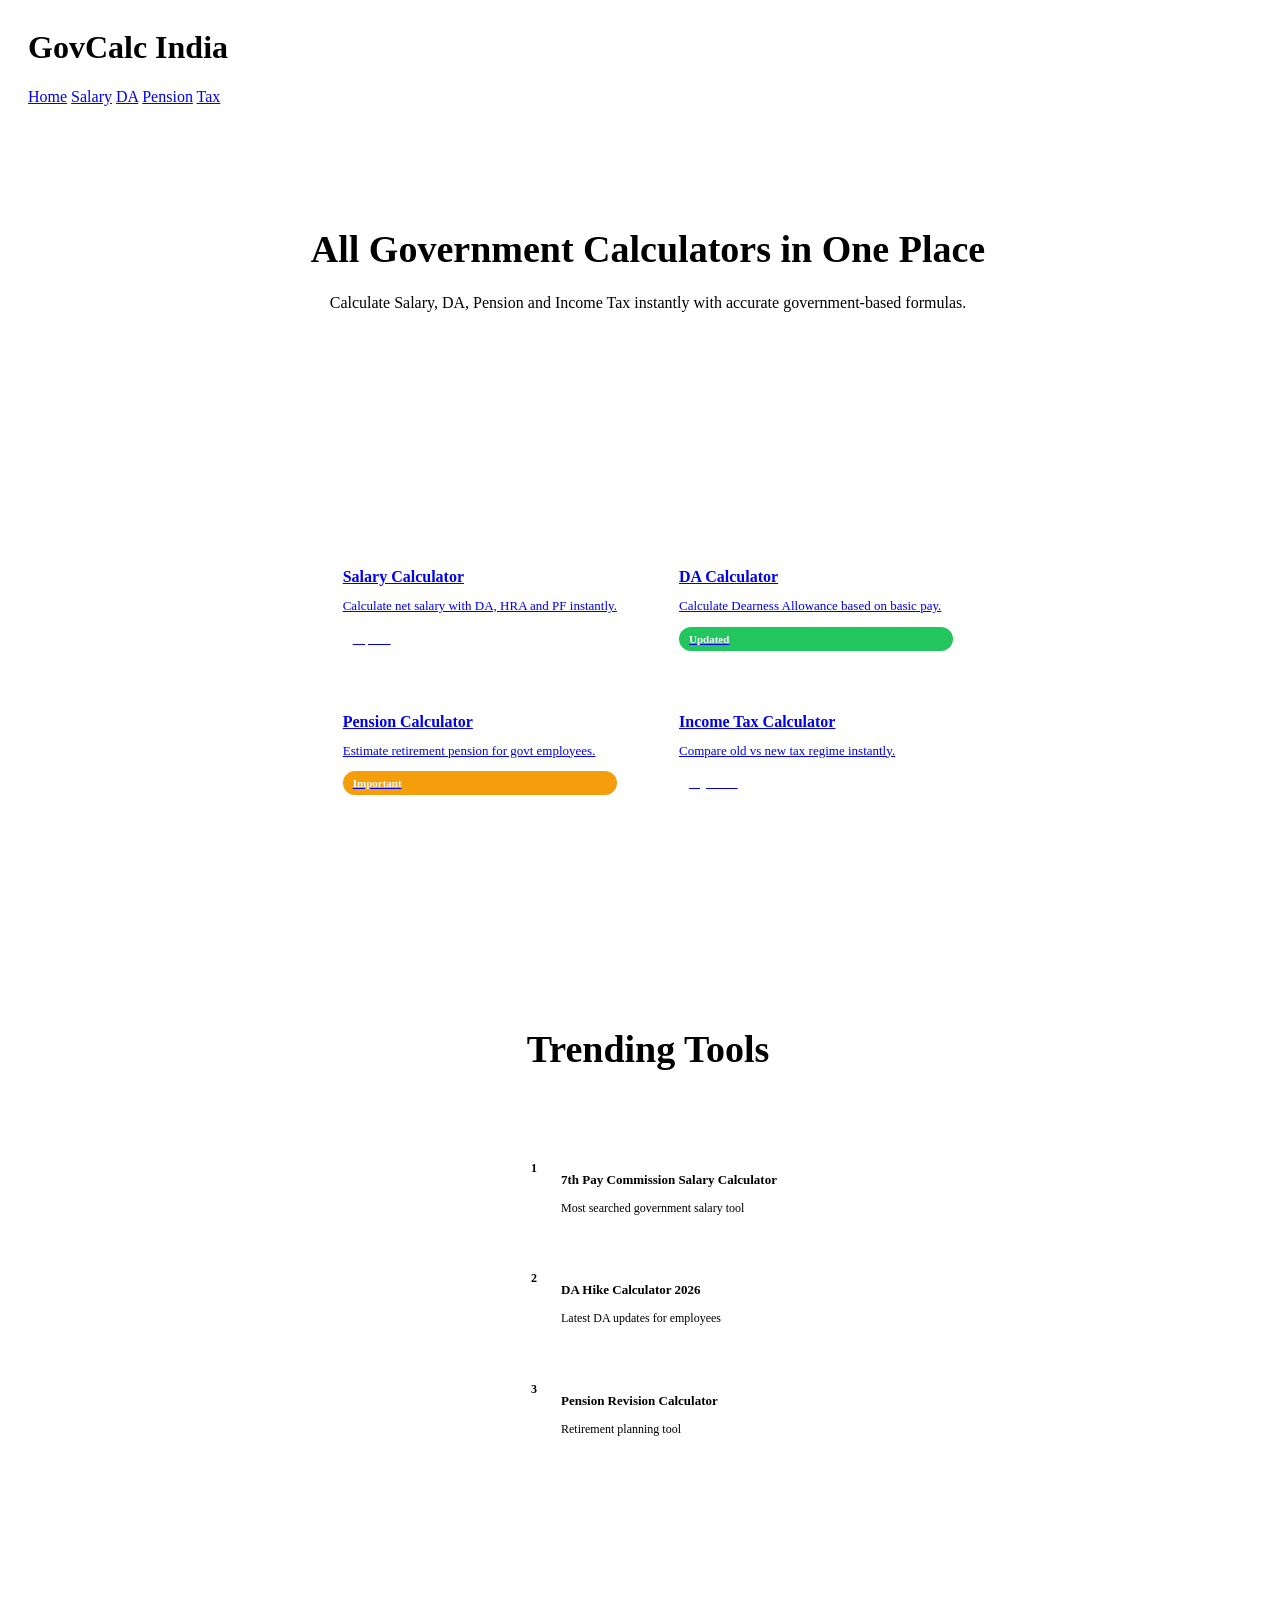
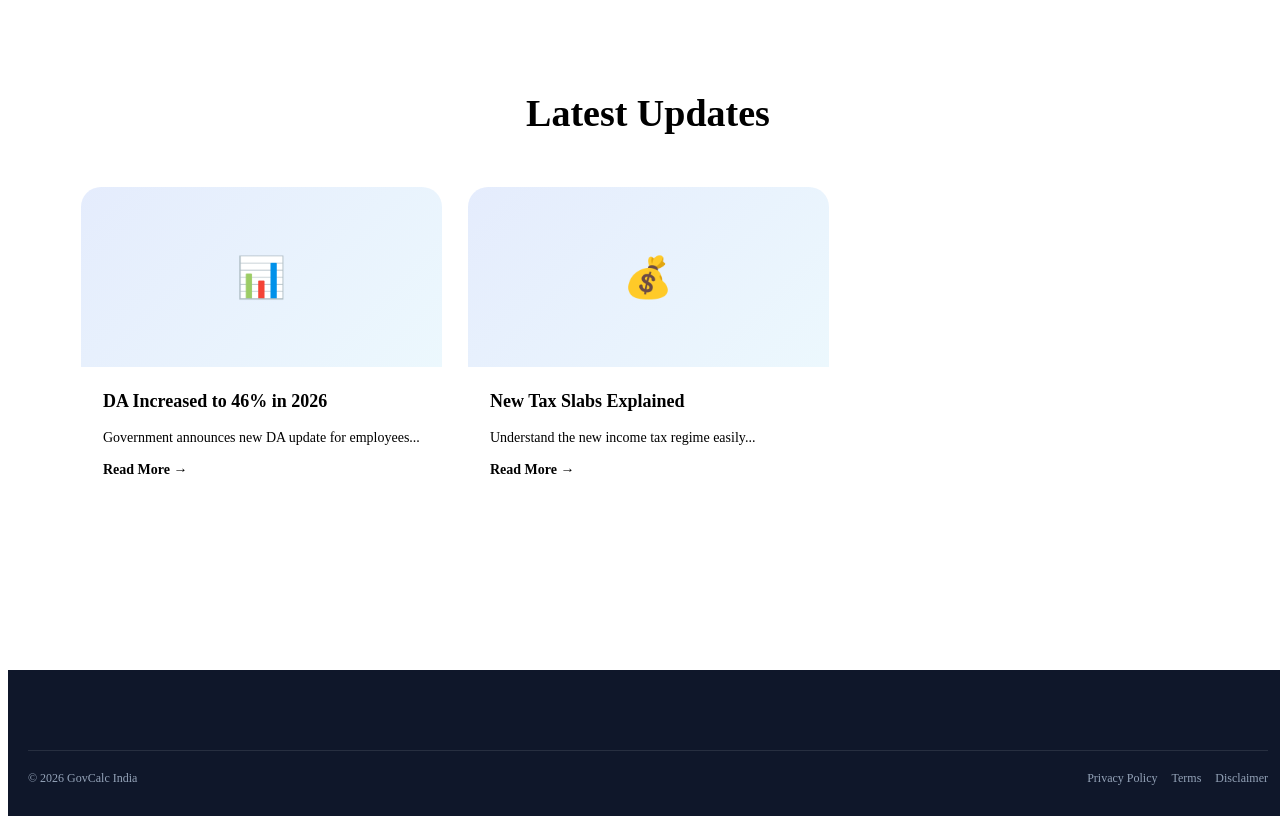
==== index.html @ c8b60805 "Create index.html" ====
<!DOCTYPE html>
<html lang="en">

<head>
    <meta charset="UTF-8">
    <meta name="viewport" content="width=device-width, initial-scale=1.0">

    <title>GovCalc India | Salary, DA, Pension & Tax Calculators</title>

    <meta name="description" content="GovCalc India - Free government salary, DA, pension and income tax calculators. All-in-one SaaS tool for employees in India.">

    <meta name="keywords" content="salary calculator India, DA calculator, pension calculator, income tax calculator India">

    <link rel="stylesheet" href="assets/css/layout.css">
</head>

<body>

<!-- HEADER -->
<header class="header">

    <div class="container">

        <h1>GovCalc India</h1>

        <nav>
            <a href="index.html">Home</a>
            <a href="salary-calculator-india.html">Salary</a>
            <a href="da-calculator-india.html">DA</a>
            <a href="pension-calculator-india.html">Pension</a>
            <a href="income-tax-calculator-india.html">Tax</a>
        </nav>

    </div>

</header>

<!-- HERO -->
<section class="content-section">

    <div class="section-header">

        <h2 class="section-title">All Government Calculators in One Place</h2>

        <p class="section-description">
            Calculate Salary, DA, Pension and Income Tax instantly with accurate government-based formulas.
        </p>

    </div>

</section>

<!-- TOOL DASHBOARD -->
<section class="content-section">

    <div class="category-tools-grid">

        <a href="salary-calculator-india.html" class="category-tool-card">
            <div class="category-tool-title">Salary Calculator</div>
            <div class="category-tool-desc">Calculate net salary with DA, HRA and PF instantly.</div>
            <div class="badge primary">Popular</div>
        </a>

        <a href="da-calculator-india.html" class="category-tool-card">
            <div class="category-tool-title">DA Calculator</div>
            <div class="category-tool-desc">Calculate Dearness Allowance based on basic pay.</div>
            <div class="badge success">Updated</div>
        </a>

        <a href="pension-calculator-india.html" class="category-tool-card">
            <div class="category-tool-title">Pension Calculator</div>
            <div class="category-tool-desc">Estimate retirement pension for govt employees.</div>
            <div class="badge warning">Important</div>
        </a>

        <a href="income-tax-calculator-india.html" class="category-tool-card">
            <div class="category-tool-title">Income Tax Calculator</div>
            <div class="category-tool-desc">Compare old vs new tax regime instantly.</div>
            <div class="badge primary">High CPC</div>
        </a>

    </div>

</section>

<!-- TRENDING SECTION -->
<section class="content-section">

    <div class="section-header">
        <h2 class="section-title">Trending Tools</h2>
    </div>

    <div class="sidebar-widget">

        <div class="trending-widget">

            <div class="trending-item-enhanced">
                <div class="trending-rank">1</div>
                <div class="trending-info">
                    <h4>7th Pay Commission Salary Calculator</h4>
                    <p>Most searched government salary tool</p>
                </div>
            </div>

            <div class="trending-item-enhanced">
                <div class="trending-rank">2</div>
                <div class="trending-info">
                    <h4>DA Hike Calculator 2026</h4>
                    <p>Latest DA updates for employees</p>
                </div>
            </div>

            <div class="trending-item-enhanced">
                <div class="trending-rank">3</div>
                <div class="trending-info">
                    <h4>Pension Revision Calculator</h4>
                    <p>Retirement planning tool</p>
                </div>
            </div>

        </div>

    </div>

</section>

<!-- BLOG PREVIEW -->
<section class="content-section">

    <div class="section-header">
        <h2 class="section-title">Latest Updates</h2>
    </div>

    <div class="blog-grid">

        <div class="blog-card">
            <div class="blog-image">📊</div>
            <div class="blog-content">
                <div class="blog-post-title">DA Increased to 46% in 2026</div>
                <div class="blog-excerpt">Government announces new DA update for employees...</div>
                <a class="blog-link" href="#">Read More →</a>
            </div>
        </div>

        <div class="blog-card">
            <div class="blog-image">💰</div>
            <div class="blog-content">
                <div class="blog-post-title">New Tax Slabs Explained</div>
                <div class="blog-excerpt">Understand the new income tax regime easily...</div>
                <a class="blog-link" href="#">Read More →</a>
            </div>
        </div>

    </div>

</section>

<!-- FOOTER -->
<footer class="footer">

    <div class="container">

        <div class="footer-bottom">

            <div>© 2026 GovCalc India</div>

            <div class="footer-legal">
                <a href="#">Privacy Policy</a>
                <a href="#">Terms</a>
                <a href="#">Disclaimer</a>
            </div>

        </div>

    </div>

</footer>

<!-- JS -->
<script src="assets/js/script.js"></script>

</body>
</html>
---- assets/css/layout.css ----
/* ==========================================================
   GOVCALC INDIA
   LAYOUT.CSS
   SECTION 1.1
   Global Layout
==========================================================*/


/*==========================================================
ROOT LAYOUT VARIABLES
==========================================================*/

:root{

    --container-xs:540px;

    --container-sm:720px;

    --container-md:960px;

    --container-lg:1140px;

    --container-xl:1280px;

    --container-xxl:1400px;

}


/*==========================================================
BODY LAYOUT
==========================================================*/

html{

    width:100%;

    min-height:100%;

    scroll-behavior:smooth;

}

body{

    width:100%;

    min-height:100vh;

    overflow-x:hidden;

    display:flex;

    flex-direction:column;

}


/*==========================================================
MAIN APP
==========================================================*/

.site-wrapper{

    min-height:100vh;

    display:flex;

    flex-direction:column;

}

.site-main{

    flex:1;

}


/*==========================================================
CONTAINER
==========================================================*/

.container{

    width:100%;

    max-width:var(--container-xl);

    margin-inline:auto;

    padding-inline:20px;

}

.container-xs{

    max-width:var(--container-xs);

}

.container-sm{

    max-width:var(--container-sm);

}

.container-md{

    max-width:var(--container-md);

}

.container-lg{

    max-width:var(--container-lg);

}

.container-xl{

    max-width:var(--container-xl);

}

.container-xxl{

    max-width:var(--container-xxl);

}


/*==========================================================
FULL WIDTH
==========================================================*/

.container-fluid{

    width:100%;

    padding-inline:30px;

}


/*==========================================================
SECTION SPACING
==========================================================*/

.section{

    padding:80px 0;

}

.section-sm{

    padding:60px 0;

}

.section-lg{

    padding:120px 0;

}

.section-xl{

    padding:150px 0;

}


/*==========================================================
BACKGROUND HELPERS
==========================================================*/

.section-white{

    background:#fff;

}

.section-light{

    background:var(--gray-50);

}

.section-dark{

    background:var(--gray-900);

    color:#fff;

}

.section-primary{

    background:var(--primary);

    color:#fff;

}


/*==========================================================
RESPONSIVE
==========================================================*/

@media(max-width:992px){

.container-fluid{

    padding-inline:20px;

}

.section{

    padding:70px 0;

}

.section-lg{

    padding:90px 0;

}

}

@media(max-width:768px){

.container{

    padding-inline:16px;

}

.section{

    padding:50px 0;

}

.section-lg{

    padding:70px 0;

}

.section-xl{

    padding:90px 0;

}

}


/* ==========================================================
   GOVCALC INDIA
   LAYOUT.CSS
   SECTION 1.2
   Responsive Grid System
==========================================================*/


/*==========================================================
ROW
==========================================================*/

.row{

    display:flex;

    flex-wrap:wrap;

    margin-inline:-15px;

}


/*==========================================================
COLUMN BASE
==========================================================*/

[class^="col-"],
[class*=" col-"]{

    width:100%;

    padding-inline:15px;

    position:relative;

}


/*==========================================================
12 COLUMN GRID
==========================================================*/

.col-1{flex:0 0 8.333333%;max-width:8.333333%;}
.col-2{flex:0 0 16.666667%;max-width:16.666667%;}
.col-3{flex:0 0 25%;max-width:25%;}
.col-4{flex:0 0 33.333333%;max-width:33.333333%;}
.col-5{flex:0 0 41.666667%;max-width:41.666667%;}
.col-6{flex:0 0 50%;max-width:50%;}
.col-7{flex:0 0 58.333333%;max-width:58.333333%;}
.col-8{flex:0 0 66.666667%;max-width:66.666667%;}
.col-9{flex:0 0 75%;max-width:75%;}
.col-10{flex:0 0 83.333333%;max-width:83.333333%;}
.col-11{flex:0 0 91.666667%;max-width:91.666667%;}
.col-12{flex:0 0 100%;max-width:100%;}


/*==========================================================
GRID GAPS
==========================================================*/

.g-0{

    margin-inline:0;

}

.g-0>[class^="col-"],
.g-0>[class*=" col-"]{

    padding-inline:0;

}

.g-1{

    margin-inline:-6px;

}

.g-1>[class^="col-"],
.g-1>[class*=" col-"]{

    padding-inline:6px;

}

.g-2{

    margin-inline:-10px;

}

.g-2>[class^="col-"],
.g-2>[class*=" col-"]{

    padding-inline:10px;

}

.g-3{

    margin-inline:-15px;

}

.g-3>[class^="col-"],
.g-3>[class*=" col-"]{

    padding-inline:15px;

}

.g-4{

    margin-inline:-20px;

}

.g-4>[class^="col-"],
.g-4>[class*=" col-"]{

    padding-inline:20px;

}

.g-5{

    margin-inline:-28px;

}

.g-5>[class^="col-"],
.g-5>[class*=" col-"]{

    padding-inline:28px;

}


/*==========================================================
ALIGNMENT
==========================================================*/

.row-start{

    justify-content:flex-start;

}

.row-center{

    justify-content:center;

}

.row-end{

    justify-content:flex-end;

}

.row-between{

    justify-content:space-between;

}

.row-around{

    justify-content:space-around;

}

.row-evenly{

    justify-content:space-evenly;

}

.items-start{

    align-items:flex-start;

}

.items-center{

    align-items:center;

}

.items-end{

    align-items:flex-end;

}

.items-stretch{

    align-items:stretch;

}


/*==========================================================
COLUMN ORDER
==========================================================*/

.order-1{order:1;}
.order-2{order:2;}
.order-3{order:3;}
.order-4{order:4;}
.order-5{order:5;}
.order-first{order:-1;}
.order-last{order:99;}


/*==========================================================
AUTO WIDTH
==========================================================*/

.col-auto{

    flex:0 0 auto;

    width:auto;

    max-width:none;

}

.col{

    flex:1 0 0;

}


/*==========================================================
RESPONSIVE
==========================================================*/

@media(max-width:992px){

.col-lg-12{

    flex:0 0 100%;

    max-width:100%;

}

.col-lg-6{

    flex:0 0 50%;

    max-width:50%;

}

.col-lg-4{

    flex:0 0 33.3333%;

    max-width:33.3333%;

}

.col-lg-3{

    flex:0 0 25%;

    max-width:25%;

}

}

@media(max-width:768px){

.row{

    margin-inline:-10px;

}

[class^="col-"],
[class*=" col-"]{

    padding-inline:10px;

}

.col-md-12{

    flex:0 0 100%;

    max-width:100%;

}

.col-md-6{

    flex:0 0 50%;

    max-width:50%;

}

.col-md-4{

    flex:0 0 33.3333%;

    max-width:33.3333%;

}

}

@media(max-width:576px){

[class^="col-"],
[class*=" col-"]{

    flex:0 0 100%;

    max-width:100%;

}

.row{

    margin-inline:-8px;

}

[class^="col-"],
[class*=" col-"]{

    padding-inline:8px;

}

}

/* ==========================================================
   GOVCALC INDIA
   LAYOUT.CSS
   SECTION 2.1
   Header Layout
==========================================================*/


/*==========================================================
HEADER
==========================================================*/

.site-header{

    position:sticky;

    top:0;

    left:0;

    width:100%;

    z-index:1200;

    background:#ffffff;

    border-bottom:1px solid var(--gray-200);

    transition:all .35s ease;

}

.site-header.scrolled{

    box-shadow:var(--shadow-md);

}


/*==========================================================
HEADER CONTAINER
==========================================================*/

.header-container{

    display:flex;

    align-items:center;

    justify-content:space-between;

    gap:32px;

    min-height:80px;

}


/*==========================================================
LOGO
==========================================================*/

.site-logo{

    display:flex;

    align-items:center;

    gap:14px;

    text-decoration:none;

    flex-shrink:0;

}

.logo-icon{

    width:52px;

    height:52px;

    border-radius:14px;

    display:flex;

    align-items:center;

    justify-content:center;

    background:linear-gradient(
        135deg,
        var(--primary),
        var(--primary-dark)
    );

    color:#fff;

    font-size:22px;

    font-weight:700;

}

.logo-text{

    display:flex;

    flex-direction:column;

}

.logo-title{

    font-size:24px;

    font-weight:800;

    font-family:var(--heading-font);

    color:var(--text-dark);

    line-height:1.1;

}

.logo-tagline{

    font-size:12px;

    color:var(--text-light);

    letter-spacing:.4px;

}


/*==========================================================
HEADER RIGHT
==========================================================*/

.header-right{

    display:flex;

    align-items:center;

    gap:18px;

    margin-left:auto;

}


/*==========================================================
HEADER ACTIONS
==========================================================*/

.header-actions{

    display:flex;

    align-items:center;

    gap:14px;

}

.header-action{

    width:44px;

    height:44px;

    display:flex;

    align-items:center;

    justify-content:center;

    border-radius:12px;

    border:1px solid var(--gray-300);

    background:#fff;

    color:var(--text-dark);

    cursor:pointer;

    transition:.3s;

}

.header-action:hover{

    background:var(--primary);

    color:#fff;

    border-color:var(--primary);

}


/*==========================================================
HEADER CTA
==========================================================*/

.header-cta{

    display:flex;

    align-items:center;

    gap:12px;

}


/*==========================================================
ANNOUNCEMENT BAR
==========================================================*/

.announcement-bar{

    background:var(--primary);

    color:#fff;

    padding:10px 0;

    text-align:center;

    font-size:14px;

    font-weight:500;

}

.announcement-bar a{

    color:#fff;

    text-decoration:underline;

}


/*==========================================================
HEADER DIVIDER
==========================================================*/

.header-divider{

    width:1px;

    height:34px;

    background:var(--gray-300);

}


/*==========================================================
HEADER BADGE
==========================================================*/

.header-badge{

    display:inline-flex;

    align-items:center;

    gap:8px;

    padding:8px 14px;

    border-radius:999px;

    background:var(--primary-light);

    color:var(--primary);

    font-size:13px;

    font-weight:600;

}


/*==========================================================
RESPONSIVE
==========================================================*/

@media(max-width:992px){

.header-container{

    min-height:72px;

    gap:20px;

}

.logo-title{

    font-size:21px;

}

.logo-icon{

    width:46px;

    height:46px;

}

.header-badge{

    display:none;

}

}

@media(max-width:768px){

.header-container{

    min-height:68px;

}

.logo-tagline{

    display:none;

}

.header-cta{

    display:none;

}

.header-divider{

    display:none;

}

}

/* ==========================================================
   GOVCALC INDIA
   LAYOUT.CSS
   SECTION 2.2
   Desktop Navigation
==========================================================*/


/*==========================================================
PRIMARY NAVIGATION
==========================================================*/

.site-nav{

    display:flex;

    align-items:center;

    margin-left:40px;

}

.nav-menu{

    display:flex;

    align-items:center;

    gap:6px;

    list-style:none;

    margin:0;

    padding:0;

}


/*==========================================================
NAVIGATION ITEM
==========================================================*/

.nav-item{

    position:relative;

}

.nav-link{

    display:flex;

    align-items:center;

    gap:8px;

    height:80px;

    padding:0 16px;

    text-decoration:none;

    color:var(--text-dark);

    font-size:15px;

    font-weight:600;

    transition:all .3s ease;

    white-space:nowrap;

}

.nav-link:hover{

    color:var(--primary);

}

.nav-item.active>.nav-link{

    color:var(--primary);

}

.nav-item.active>.nav-link::after{

    content:"";

    position:absolute;

    left:16px;

    right:16px;

    bottom:0;

    height:3px;

    border-radius:999px;

    background:var(--primary);

}


/*==========================================================
NAVIGATION ICON
==========================================================*/

.nav-icon{

    display:inline-flex;

    align-items:center;

    justify-content:center;

    font-size:16px;

}


/*==========================================================
DROPDOWN INDICATOR
==========================================================*/

.nav-arrow{

    font-size:12px;

    transition:transform .3s ease;

}

.nav-item:hover>.nav-link .nav-arrow{

    transform:rotate(180deg);

}


/*==========================================================
DROPDOWN MENU
==========================================================*/

.dropdown-menu{

    position:absolute;

    top:100%;

    left:0;

    min-width:260px;

    background:#fff;

    border:1px solid var(--gray-200);

    border-radius:18px;

    box-shadow:var(--shadow-lg);

    padding:12px 0;

    opacity:0;

    visibility:hidden;

    transform:translateY(14px);

    transition:all .3s ease;

    z-index:1000;

}

.nav-item:hover>.dropdown-menu{

    opacity:1;

    visibility:visible;

    transform:translateY(0);

}


/*==========================================================
DROPDOWN ITEMS
==========================================================*/

.dropdown-menu a{

    display:flex;

    align-items:center;

    justify-content:space-between;

    gap:12px;

    padding:14px 22px;

    color:var(--text-dark);

    text-decoration:none;

    font-size:15px;

    font-weight:500;

    transition:.3s;

}

.dropdown-menu a:hover{

    background:var(--gray-100);

    color:var(--primary);

    padding-left:28px;

}


/*==========================================================
SUBMENU
==========================================================*/

.dropdown-item{

    position:relative;

}

.dropdown-item>.submenu{

    position:absolute;

    top:-12px;

    left:100%;

    min-width:240px;

    background:#fff;

    border:1px solid var(--gray-200);

    border-radius:18px;

    box-shadow:var(--shadow-lg);

    padding:12px 0;

    opacity:0;

    visibility:hidden;

    transform:translateX(12px);

    transition:all .3s ease;

}

.dropdown-item:hover>.submenu{

    opacity:1;

    visibility:visible;

    transform:translateX(0);

}


/*==========================================================
NAVIGATION BADGE
==========================================================*/

.nav-badge{

    display:inline-flex;

    align-items:center;

    justify-content:center;

    padding:4px 8px;

    border-radius:999px;

    background:var(--danger);

    color:#fff;

    font-size:11px;

    font-weight:700;

    line-height:1;

}

.nav-badge.new{

    background:var(--success);

}

.nav-badge.beta{

    background:var(--warning);

    color:var(--text-dark);

}


/*==========================================================
NAVIGATION DIVIDER
==========================================================*/

.dropdown-divider{

    height:1px;

    margin:10px 0;

    background:var(--gray-200);

}


/*==========================================================
RESPONSIVE
==========================================================*/

@media(max-width:992px){

.site-nav{

    display:none;

}

}

/* ==========================================================
   GOVCALC INDIA
   LAYOUT.CSS
   SECTION 2.3
   Mega Menu
==========================================================*/


/*==========================================================
MEGA MENU WRAPPER
==========================================================*/

.has-mega{

    position:static;

}

.mega-menu{

    position:absolute;

    left:0;

    top:100%;

    width:100%;

    background:#fff;

    border-top:1px solid var(--gray-200);

    border-bottom:1px solid var(--gray-200);

    box-shadow:var(--shadow-xl);

    opacity:0;

    visibility:hidden;

    transform:translateY(18px);

    transition:all .35s ease;

    z-index:1100;

}

.has-mega:hover .mega-menu{

    opacity:1;

    visibility:visible;

    transform:translateY(0);

}


/*==========================================================
MEGA CONTAINER
==========================================================*/

.mega-container{

    max-width:1400px;

    margin:0 auto;

    padding:42px 20px;

}


/*==========================================================
MEGA GRID
==========================================================*/

.mega-grid{

    display:grid;

    grid-template-columns:repeat(4,1fr) 320px;

    gap:34px;

}


/*==========================================================
MEGA COLUMN
==========================================================*/

.mega-column{

    display:flex;

    flex-direction:column;

}

.mega-title{

    font-size:18px;

    font-family:var(--heading-font);

    font-weight:700;

    color:var(--text-dark);

    margin-bottom:20px;

}


/*==========================================================
CATEGORY LINKS
==========================================================*/

.mega-links{

    list-style:none;

    margin:0;

    padding:0;

}

.mega-links li{

    margin-bottom:8px;

}

.mega-links a{

    display:flex;

    align-items:center;

    gap:12px;

    padding:12px 14px;

    border-radius:14px;

    text-decoration:none;

    color:var(--text-dark);

    transition:.3s;

}

.mega-links a:hover{

    background:var(--gray-100);

    color:var(--primary);

    transform:translateX(6px);

}


/*==========================================================
LINK ICON
==========================================================*/

.mega-icon{

    width:36px;

    height:36px;

    border-radius:10px;

    display:flex;

    align-items:center;

    justify-content:center;

    background:var(--primary-light);

    color:var(--primary);

    flex-shrink:0;

}


/*==========================================================
FEATURED PANEL
==========================================================*/

.mega-feature{

    padding:28px;

    border-radius:22px;

    background:linear-gradient(
        135deg,
        var(--primary),
        var(--primary-dark)
    );

    color:#fff;

    display:flex;

    flex-direction:column;

    justify-content:space-between;

}

.mega-feature h3{

    font-size:24px;

    font-family:var(--heading-font);

    margin-bottom:14px;

}

.mega-feature p{

    line-height:1.8;

    opacity:.95;

    margin-bottom:22px;

}

.mega-feature .btn{

    align-self:flex-start;

}


/*==========================================================
POPULAR CALCULATORS
==========================================================*/

.popular-tools{

    margin-top:26px;

}

.popular-tools h4{

    font-size:16px;

    margin-bottom:16px;

    color:var(--text-dark);

}

.tool-chip-list{

    display:flex;

    flex-wrap:wrap;

    gap:10px;

}

.tool-chip{

    padding:8px 14px;

    border-radius:999px;

    background:var(--gray-100);

    color:var(--text-dark);

    text-decoration:none;

    font-size:13px;

    font-weight:600;

    transition:.3s;

}

.tool-chip:hover{

    background:var(--primary);

    color:#fff;

}


/*==========================================================
MEGA FOOTER
==========================================================*/

.mega-footer{

    margin-top:34px;

    padding-top:24px;

    border-top:1px solid var(--gray-200);

    display:flex;

    justify-content:space-between;

    align-items:center;

    gap:20px;

}

.mega-footer-text{

    color:var(--text-light);

    font-size:14px;

}

.mega-footer-links{

    display:flex;

    gap:18px;

}

.mega-footer-links a{

    text-decoration:none;

    color:var(--primary);

    font-weight:600;

}


/*==========================================================
RESPONSIVE
==========================================================*/

@media(max-width:1200px){

.mega-grid{

    grid-template-columns:repeat(3,1fr);

}

.mega-feature{

    grid-column:1/-1;

}

}

@media(max-width:992px){

.mega-menu{

    display:none;

}

}

/* ==========================================================
   GOVCALC INDIA
   LAYOUT.CSS
   SECTION 2.4
   Header Search
==========================================================*/


/*==========================================================
SEARCH WRAPPER
==========================================================*/

.header-search{

    position:relative;

    width:340px;

    flex-shrink:0;

}


/*==========================================================
SEARCH FORM
==========================================================*/

.search-form{

    position:relative;

}

.search-input{

    width:100%;

    height:48px;

    padding:0 52px 0 18px;

    border:1px solid var(--gray-300);

    border-radius:999px;

    background:#fff;

    font-size:14px;

    color:var(--text-dark);

    transition:all .3s ease;

}

.search-input:focus{

    outline:none;

    border-color:var(--primary);

    box-shadow:0 0 0 4px rgba(37,99,235,.08);

}


/*==========================================================
SEARCH BUTTON
==========================================================*/

.search-btn{

    position:absolute;

    top:50%;

    right:6px;

    transform:translateY(-50%);

    width:38px;

    height:38px;

    border:none;

    border-radius:50%;

    background:var(--primary);

    color:#fff;

    display:flex;

    align-items:center;

    justify-content:center;

    cursor:pointer;

    transition:.3s;

}

.search-btn:hover{

    background:var(--primary-dark);

}


/*==========================================================
SEARCH DROPDOWN
==========================================================*/

.search-dropdown{

    position:absolute;

    top:calc(100% + 14px);

    left:0;

    width:100%;

    background:#fff;

    border:1px solid var(--gray-200);

    border-radius:20px;

    box-shadow:var(--shadow-xl);

    overflow:hidden;

    opacity:0;

    visibility:hidden;

    transform:translateY(12px);

    transition:all .3s ease;

    z-index:1200;

}

.header-search.active .search-dropdown{

    opacity:1;

    visibility:visible;

    transform:translateY(0);

}


/*==========================================================
SEARCH HEADER
==========================================================*/

.search-header{

    padding:18px 20px;

    border-bottom:1px solid var(--gray-200);

    font-size:15px;

    font-weight:700;

    color:var(--text-dark);

}


/*==========================================================
SEARCH RESULTS
==========================================================*/

.search-results{

    max-height:380px;

    overflow-y:auto;

}

.search-results::-webkit-scrollbar{

    width:8px;

}

.search-results::-webkit-scrollbar-thumb{

    background:var(--gray-300);

    border-radius:999px;

}


/*==========================================================
SEARCH ITEM
==========================================================*/

.search-item{

    display:flex;

    align-items:center;

    gap:14px;

    padding:16px 20px;

    text-decoration:none;

    color:inherit;

    transition:.3s;

}

.search-item:hover{

    background:var(--gray-100);

}

.search-item-icon{

    width:42px;

    height:42px;

    border-radius:12px;

    display:flex;

    align-items:center;

    justify-content:center;

    background:var(--primary-light);

    color:var(--primary);

    flex-shrink:0;

}

.search-item-content{

    flex:1;

}

.search-item-title{

    font-size:15px;

    font-weight:600;

    color:var(--text-dark);

    margin-bottom:4px;

}

.search-item-meta{

    font-size:13px;

    color:var(--text-light);

}


/*==========================================================
SEARCH EMPTY STATE
==========================================================*/

.search-empty{

    padding:40px 24px;

    text-align:center;

    color:var(--text-light);

}

.search-empty-icon{

    font-size:40px;

    margin-bottom:12px;

    color:var(--gray-400);

}


/*==========================================================
POPULAR SEARCHES
==========================================================*/

.search-tags{

    padding:18px 20px;

    border-top:1px solid var(--gray-200);

}

.search-tags-title{

    font-size:13px;

    font-weight:700;

    color:var(--text-light);

    text-transform:uppercase;

    margin-bottom:12px;

}

.search-tag-list{

    display:flex;

    flex-wrap:wrap;

    gap:10px;

}

.search-tag{

    padding:8px 14px;

    border-radius:999px;

    background:var(--gray-100);

    color:var(--text-dark);

    text-decoration:none;

    font-size:13px;

    font-weight:600;

    transition:.3s;

}

.search-tag:hover{

    background:var(--primary);

    color:#fff;

}


/*==========================================================
RESPONSIVE
==========================================================*/

@media(max-width:1200px){

.header-search{

    width:280px;

}

}

@media(max-width:992px){

.header-search{

    display:none;

}

}

/* ==========================================================
   GOVCALC INDIA
   LAYOUT.CSS
   SECTION 2.5
   Mobile Navigation
==========================================================*/


/*==========================================================
MOBILE MENU TOGGLE
==========================================================*/

.mobile-toggle{

    display:none;

    width:46px;

    height:46px;

    border:none;

    border-radius:12px;

    background:#fff;

    border:1px solid var(--gray-300);

    cursor:pointer;

    transition:.3s;

    align-items:center;

    justify-content:center;

}

.mobile-toggle:hover{

    background:var(--primary);

    color:#fff;

    border-color:var(--primary);

}


/*==========================================================
MOBILE OVERLAY
==========================================================*/

.mobile-overlay{

    position:fixed;

    inset:0;

    background:rgba(15,23,42,.55);

    backdrop-filter:blur(5px);

    opacity:0;

    visibility:hidden;

    transition:.3s;

    z-index:1500;

}

.mobile-overlay.active{

    opacity:1;

    visibility:visible;

}


/*==========================================================
MOBILE MENU
==========================================================*/

.mobile-menu{

    position:fixed;

    top:0;

    left:0;

    width:360px;

    max-width:92%;

    height:100vh;

    background:#fff;

    display:flex;

    flex-direction:column;

    transform:translateX(-100%);

    transition:.35s ease;

    box-shadow:var(--shadow-xl);

    z-index:1600;

}

.mobile-menu.active{

    transform:translateX(0);

}


/*==========================================================
MENU HEADER
==========================================================*/

.mobile-header{

    display:flex;

    align-items:center;

    justify-content:space-between;

    padding:22px;

    border-bottom:1px solid var(--gray-200);

}

.mobile-close{

    width:42px;

    height:42px;

    border:none;

    border-radius:50%;

    background:var(--gray-100);

    cursor:pointer;

    transition:.3s;

}

.mobile-close:hover{

    background:var(--danger);

    color:#fff;

}


/*==========================================================
SEARCH
==========================================================*/

.mobile-search{

    padding:20px;

    border-bottom:1px solid var(--gray-200);

}

.mobile-search input{

    width:100%;

    height:48px;

    border:1px solid var(--gray-300);

    border-radius:12px;

    padding:0 16px;

    font-size:14px;

}

.mobile-search input:focus{

    outline:none;

    border-color:var(--primary);

}


/*==========================================================
MENU BODY
==========================================================*/

.mobile-body{

    flex:1;

    overflow-y:auto;

    padding:18px;

}

.mobile-body::-webkit-scrollbar{

    width:7px;

}

.mobile-body::-webkit-scrollbar-thumb{

    background:var(--gray-300);

    border-radius:999px;

}


/*==========================================================
MENU LIST
==========================================================*/

.mobile-nav{

    list-style:none;

    margin:0;

    padding:0;

}

.mobile-nav li{

    margin-bottom:8px;

}

.mobile-nav a{

    display:flex;

    align-items:center;

    justify-content:space-between;

    gap:12px;

    padding:15px 18px;

    text-decoration:none;

    color:var(--text-dark);

    border-radius:14px;

    font-weight:600;

    transition:.3s;

}

.mobile-nav a:hover{

    background:var(--primary-light);

    color:var(--primary);

}


/*==========================================================
SUBMENU
==========================================================*/

.mobile-submenu{

    display:none;

    padding-left:18px;

    margin-top:8px;

}

.mobile-submenu.active{

    display:block;

}

.mobile-submenu a{

    font-size:14px;

    padding:12px 16px;

}


/*==========================================================
CATEGORY LABEL
==========================================================*/

.mobile-category{

    margin:24px 0 12px;

    padding-left:10px;

    font-size:12px;

    text-transform:uppercase;

    letter-spacing:1px;

    color:var(--gray-500);

    font-weight:700;

}


/*==========================================================
QUICK LINKS
==========================================================*/

.mobile-quick{

    margin-top:30px;

    display:grid;

    grid-template-columns:repeat(2,1fr);

    gap:12px;

}

.mobile-card{

    padding:18px;

    border:1px solid var(--gray-200);

    border-radius:16px;

    text-align:center;

    background:#fff;

    transition:.3s;

}

.mobile-card:hover{

    border-color:var(--primary);

    transform:translateY(-3px);

}

.mobile-card-icon{

    font-size:24px;

    color:var(--primary);

    margin-bottom:10px;

}

.mobile-card-title{

    font-size:14px;

    font-weight:700;

    color:var(--text-dark);

}


/*==========================================================
MENU FOOTER
==========================================================*/

.mobile-footer{

    padding:20px;

    border-top:1px solid var(--gray-200);

    background:var(--gray-50);

}

.mobile-footer .btn{

    width:100%;

}


/*==========================================================
RESPONSIVE
==========================================================*/

@media(max-width:992px){

.mobile-toggle{

    display:flex;

}

}

@media(max-width:480px){

.mobile-menu{

    width:100%;

    max-width:100%;

}

.mobile-header{

    padding:18px;

}

.mobile-body{

    padding:16px;

}

.mobile-quick{

    grid-template-columns:1fr;

}

}

/* ==========================================================
   GOVCALC INDIA
   LAYOUT.CSS
   SECTION 3.1
   Hero Layout
==========================================================*/


/*==========================================================
HERO SECTION
==========================================================*/

.hero{

    position:relative;

    overflow:hidden;

    padding:90px 0 80px;

    background:
        radial-gradient(circle at top right,
        rgba(37,99,235,.08),
        transparent 45%),
        linear-gradient(
        180deg,
        #ffffff,
        #F8FAFC);

}


/*==========================================================
BACKGROUND DECORATION
==========================================================*/

.hero::before{

    content:"";

    position:absolute;

    top:-180px;

    right:-180px;

    width:520px;

    height:520px;

    border-radius:50%;

    background:rgba(37,99,235,.06);

    filter:blur(10px);

}

.hero::after{

    content:"";

    position:absolute;

    left:-140px;

    bottom:-140px;

    width:360px;

    height:360px;

    border-radius:50%;

    background:rgba(14,165,233,.06);

}


/*==========================================================
HERO CONTAINER
==========================================================*/

.hero-container{

    position:relative;

    z-index:2;

}


/*==========================================================
HERO GRID
==========================================================*/

.hero-grid{

    display:grid;

    grid-template-columns:1.15fr .85fr;

    align-items:center;

    gap:70px;

}


/*==========================================================
LEFT COLUMN
==========================================================*/

.hero-content{

    position:relative;

}


/*==========================================================
RIGHT COLUMN
==========================================================*/

.hero-visual{

    position:relative;

    display:flex;

    justify-content:center;

    align-items:center;

}


/*==========================================================
VISUAL CARD
==========================================================*/

.hero-visual-card{

    width:100%;

    max-width:520px;

    padding:34px;

    background:#ffffff;

    border:1px solid var(--gray-200);

    border-radius:28px;

    box-shadow:var(--shadow-xl);

    position:relative;

}


/*==========================================================
FLOATING ELEMENTS
==========================================================*/

.hero-floating{

    position:absolute;

    background:#ffffff;

    border:1px solid var(--gray-200);

    border-radius:18px;

    padding:16px 20px;

    box-shadow:var(--shadow-lg);

    display:flex;

    align-items:center;

    gap:12px;

    animation:floating 4s ease-in-out infinite;

}

.hero-floating.top{

    top:-20px;

    left:-20px;

}

.hero-floating.right{

    right:-20px;

    bottom:40px;

}

.hero-floating.bottom{

    left:40px;

    bottom:-20px;

}


/*==========================================================
FLOATING ICON
==========================================================*/

.hero-floating-icon{

    width:46px;

    height:46px;

    display:flex;

    align-items:center;

    justify-content:center;

    border-radius:12px;

    background:var(--primary-light);

    color:var(--primary);

    font-size:20px;

}


/*==========================================================
FLOATING TEXT
==========================================================*/

.hero-floating-title{

    font-size:15px;

    font-weight:700;

    color:var(--text-dark);

}

.hero-floating-value{

    font-size:13px;

    color:var(--text-light);

}


/*==========================================================
HERO SHAPE
==========================================================*/

.hero-shape{

    position:absolute;

    border-radius:50%;

    background:rgba(37,99,235,.08);

    z-index:-1;

}

.hero-shape.shape-1{

    width:180px;

    height:180px;

    top:-60px;

    left:-80px;

}

.hero-shape.shape-2{

    width:120px;

    height:120px;

    right:-40px;

    top:60px;

}

.hero-shape.shape-3{

    width:220px;

    height:220px;

    bottom:-100px;

    right:20px;

}


/*==========================================================
RESPONSIVE
==========================================================*/

@media(max-width:1200px){

.hero-grid{

    gap:50px;

}

}

@media(max-width:992px){

.hero{

    padding:70px 0;

}

.hero-grid{

    grid-template-columns:1fr;

}

.hero-visual{

    order:-1;

}

.hero-visual-card{

    max-width:620px;

}

}

@media(max-width:768px){

.hero{

    padding:60px 0 50px;

}

.hero-floating{

    display:none;

}

.hero-visual-card{

    padding:24px;

    border-radius:22px;

}

}

/* ==========================================================
   GOVCALC INDIA
   LAYOUT.CSS
   SECTION 3.2
   Hero Content
==========================================================*/


/*==========================================================
HERO BADGE
==========================================================*/

.hero-badge{

    display:inline-flex;

    align-items:center;

    gap:10px;

    padding:10px 18px;

    border-radius:999px;

    background:var(--primary-light);

    color:var(--primary);

    font-size:13px;

    font-weight:700;

    letter-spacing:.3px;

    margin-bottom:18px;

}


/*==========================================================
HERO TITLE
==========================================================*/

.hero-title{

    font-size:52px;

    line-height:1.15;

    font-family:var(--heading-font);

    font-weight:800;

    color:var(--text-dark);

    margin-bottom:18px;

}

.hero-title span{

    color:var(--primary);

}


/*==========================================================
HERO DESCRIPTION
==========================================================*/

.hero-description{

    font-size:17px;

    line-height:1.8;

    color:var(--text-light);

    max-width:620px;

    margin-bottom:28px;

}


/*==========================================================
HERO CTA WRAPPER
==========================================================*/

.hero-actions{

    display:flex;

    align-items:center;

    gap:16px;

    flex-wrap:wrap;

    margin-bottom:28px;

}


/*==========================================================
PRIMARY BUTTON (HERO)
==========================================================*/

.hero-btn-primary{

    display:inline-flex;

    align-items:center;

    justify-content:center;

    gap:10px;

    padding:14px 22px;

    border-radius:14px;

    background:var(--primary);

    color:#fff;

    font-weight:700;

    font-size:15px;

    text-decoration:none;

    transition:.3s;

    box-shadow:var(--shadow-md);

}

.hero-btn-primary:hover{

    background:var(--primary-dark);

    transform:translateY(-2px);

}


/*==========================================================
SECONDARY BUTTON (HERO)
==========================================================*/

.hero-btn-secondary{

    display:inline-flex;

    align-items:center;

    justify-content:center;

    gap:10px;

    padding:14px 22px;

    border-radius:14px;

    border:1px solid var(--gray-300);

    background:#fff;

    color:var(--text-dark);

    font-weight:700;

    font-size:15px;

    text-decoration:none;

    transition:.3s;

}

.hero-btn-secondary:hover{

    background:var(--gray-100);

    border-color:var(--primary);

    color:var(--primary);

}


/*==========================================================
TRUST LINE
==========================================================*/

.hero-trust{

    display:flex;

    align-items:center;

    gap:14px;

    flex-wrap:wrap;

    margin-top:10px;

    color:var(--text-light);

    font-size:14px;

}

.hero-trust strong{

    color:var(--text-dark);

}


/*==========================================================
TRUST BADGES
==========================================================*/

.trust-badges{

    display:flex;

    align-items:center;

    gap:10px;

}

.trust-badge{

    display:flex;

    align-items:center;

    gap:6px;

    padding:6px 12px;

    border-radius:999px;

    background:var(--gray-100);

    font-size:12px;

    font-weight:600;

    color:var(--text-dark);

}


/*==========================================================
HERO META INFO
==========================================================*/

.hero-meta{

    display:flex;

    align-items:center;

    gap:20px;

    margin-top:22px;

    font-size:13px;

    color:var(--text-light);

}

.hero-meta-item{

    display:flex;

    align-items:center;

    gap:6px;

}


/*==========================================================
HIGHLIGHT TEXT BOX
==========================================================*/

.hero-highlight{

    margin-top:26px;

    padding:16px 20px;

    border-radius:16px;

    background:rgba(37,99,235,.06);

    border:1px solid rgba(37,99,235,.15);

    font-size:14px;

    color:var(--text-dark);

    line-height:1.7;

}


/*==========================================================
RESPONSIVE
==========================================================*/

@media(max-width:992px){

.hero-title{

    font-size:42px;

}

.hero-description{

    font-size:16px;

}

}

@media(max-width:768px){

.hero-title{

    font-size:34px;

}

.hero-actions{

    flex-direction:column;

    align-items:stretch;

}

.hero-btn-primary,
.hero-btn-secondary{

    width:100%;

    justify-content:center;

}

.hero-trust{

    flex-direction:column;

    align-items:flex-start;

}

.hero-meta{

    flex-direction:column;

    align-items:flex-start;

}

}

/* ==========================================================
   GOVCALC INDIA
   LAYOUT.CSS
   SECTION 3.3
   Hero Statistics
==========================================================*/


/*==========================================================
STATS WRAPPER
==========================================================*/

.hero-stats{

    display:grid;

    grid-template-columns:repeat(4,1fr);

    gap:20px;

    margin-top:36px;

}


/*==========================================================
STAT CARD
==========================================================*/

.hero-stat{

    background:#fff;

    border:1px solid var(--gray-200);

    border-radius:18px;

    padding:20px 18px;

    text-align:center;

    box-shadow:var(--shadow-sm);

    transition:.3s ease;

}

.hero-stat:hover{

    transform:translateY(-4px);

    box-shadow:var(--shadow-md);

    border-color:var(--primary);

}


/*==========================================================
STAT NUMBER
==========================================================*/

.hero-stat-number{

    font-size:28px;

    font-weight:800;

    font-family:var(--heading-font);

    color:var(--primary);

    line-height:1.2;

    margin-bottom:6px;

}


/*==========================================================
STAT LABEL
==========================================================*/

.hero-stat-label{

    font-size:13px;

    color:var(--text-light);

    font-weight:600;

    line-height:1.4;

}


/*==========================================================
STAT ICON
==========================================================*/

.hero-stat-icon{

    width:42px;

    height:42px;

    margin:0 auto 10px;

    border-radius:12px;

    display:flex;

    align-items:center;

    justify-content:center;

    background:var(--primary-light);

    color:var(--primary);

    font-size:18px;

}


/*==========================================================
LIVE INDICATOR
==========================================================*/

.hero-live{

    display:inline-flex;

    align-items:center;

    gap:8px;

    margin-top:14px;

    font-size:12px;

    color:var(--text-light);

}

.hero-live-dot{

    width:8px;

    height:8px;

    border-radius:50%;

    background:#22c55e;

    position:relative;

}

.hero-live-dot::after{

    content:"";

    position:absolute;

    inset:0;

    border-radius:50%;

    background:#22c55e;

    animation:pulse 1.8s infinite;

    opacity:.6;

}


/*==========================================================
SECONDARY STATS ROW
==========================================================*/

.hero-stats-secondary{

    display:flex;

    justify-content:center;

    flex-wrap:wrap;

    gap:18px;

    margin-top:28px;

}

.hero-mini-stat{

    display:flex;

    align-items:center;

    gap:10px;

    padding:10px 14px;

    border-radius:999px;

    background:var(--gray-100);

    font-size:13px;

    font-weight:600;

    color:var(--text-dark);

}

.hero-mini-stat strong{

    color:var(--primary);

}


/*==========================================================
RESPONSIVE
==========================================================*/

@media(max-width:992px){

.hero-stats{

    grid-template-columns:repeat(2,1fr);

}

}

@media(max-width:576px){

.hero-stats{

    grid-template-columns:1fr;

}

.hero-stats-secondary{

    flex-direction:column;

    align-items:stretch;

}

.hero-mini-stat{

    justify-content:center;

}

}

/* ==========================================================
   GOVCALC INDIA
   LAYOUT.CSS
   SECTION 3.4
   Hero Calculator Cards
==========================================================*/


/*==========================================================
CALCULATOR GRID
==========================================================*/

.hero-calculator-grid{

    display:grid;

    grid-template-columns:repeat(3,1fr);

    gap:20px;

    margin-top:38px;

}


/*==========================================================
CALCULATOR CARD
==========================================================*/

.hero-calculator-card{

    background:#fff;

    border:1px solid var(--gray-200);

    border-radius:20px;

    padding:22px;

    display:flex;

    flex-direction:column;

    gap:14px;

    transition:.3s ease;

    position:relative;

    overflow:hidden;

}

.hero-calculator-card:hover{

    transform:translateY(-6px);

    box-shadow:var(--shadow-lg);

    border-color:var(--primary);

}


/*==========================================================
CARD ICON
==========================================================*/

.hero-calculator-icon{

    width:48px;

    height:48px;

    border-radius:14px;

    display:flex;

    align-items:center;

    justify-content:center;

    background:var(--primary-light);

    color:var(--primary);

    font-size:20px;

}


/*==========================================================
CARD TITLE
==========================================================*/

.hero-calculator-title{

    font-size:16px;

    font-weight:700;

    color:var(--text-dark);

    line-height:1.3;

}


/*==========================================================
CARD DESCRIPTION
==========================================================*/

.hero-calculator-desc{

    font-size:13px;

    color:var(--text-light);

    line-height:1.6;

}


/*==========================================================
CARD FOOTER
==========================================================*/

.hero-calculator-footer{

    display:flex;

    align-items:center;

    justify-content:space-between;

    margin-top:auto;

}


/*==========================================================
CARD BUTTON
==========================================================*/

.hero-calculator-btn{

    display:inline-flex;

    align-items:center;

    justify-content:center;

    gap:8px;

    padding:10px 14px;

    border-radius:12px;

    background:var(--primary);

    color:#fff;

    font-size:13px;

    font-weight:700;

    text-decoration:none;

    transition:.3s;

}

.hero-calculator-btn:hover{

    background:var(--primary-dark);

}


/*==========================================================
CARD TAGS
==========================================================*/

.hero-calculator-tag{

    font-size:11px;

    padding:6px 10px;

    border-radius:999px;

    background:var(--gray-100);

    color:var(--text-dark);

    font-weight:600;

}


/*==========================================================
FEATURED CARD (HIGHLIGHT)
==========================================================*/

.hero-calculator-card.featured{

    border:1px solid var(--primary);

    background:linear-gradient(
        135deg,
        rgba(37,99,235,.06),
        rgba(37,99,235,.02)
    );

}

.hero-calculator-card.featured::before{

    content:"POPULAR";

    position:absolute;

    top:14px;

    right:14px;

    font-size:11px;

    font-weight:700;

    padding:6px 10px;

    border-radius:999px;

    background:var(--primary);

    color:#fff;

}


/*==========================================================
HOVER EFFECT STRIP
==========================================================*/

.hero-calculator-card::after{

    content:"";

    position:absolute;

    left:0;

    bottom:0;

    width:100%;

    height:3px;

    background:var(--primary);

    transform:scaleX(0);

    transform-origin:left;

    transition:.3s ease;

}

.hero-calculator-card:hover::after{

    transform:scaleX(1);

}


/*==========================================================
RESPONSIVE
==========================================================*/

@media(max-width:1200px){

.hero-calculator-grid{

    grid-template-columns:repeat(2,1fr);

}

}

@media(max-width:768px){

.hero-calculator-grid{

    grid-template-columns:1fr;

}

.hero-calculator-card{

    padding:18px;

}

}

/* ==========================================================
   GOVCALC INDIA
   LAYOUT.CSS
   SECTION 3.5
   Hero CTA Area
==========================================================*/


/*==========================================================
CTA WRAPPER
==========================================================*/

.hero-cta-section{

    margin-top:42px;

    padding:26px;

    border-radius:24px;

    background:#fff;

    border:1px solid var(--gray-200);

    box-shadow:var(--shadow-sm);

    display:flex;

    align-items:center;

    justify-content:space-between;

    gap:24px;

    flex-wrap:wrap;

}


/*==========================================================
CTA LEFT CONTENT
==========================================================*/

.hero-cta-content{

    display:flex;

    flex-direction:column;

    gap:6px;

    max-width:520px;

}

.hero-cta-title{

    font-size:18px;

    font-weight:800;

    color:var(--text-dark);

    font-family:var(--heading-font);

}

.hero-cta-text{

    font-size:14px;

    color:var(--text-light);

    line-height:1.6;

}


/*==========================================================
CTA FORM
==========================================================*/

.hero-cta-form{

    display:flex;

    align-items:center;

    gap:10px;

    flex-wrap:wrap;

}


/*==========================================================
EMAIL INPUT
==========================================================*/

.hero-cta-input{

    width:260px;

    height:46px;

    padding:0 14px;

    border-radius:12px;

    border:1px solid var(--gray-300);

    font-size:14px;

    transition:.3s;

}

.hero-cta-input:focus{

    outline:none;

    border-color:var(--primary);

    box-shadow:0 0 0 4px rgba(37,99,235,.08);

}


/*==========================================================
CTA BUTTON
==========================================================*/

.hero-cta-btn{

    display:inline-flex;

    align-items:center;

    justify-content:center;

    gap:8px;

    height:46px;

    padding:0 18px;

    border-radius:12px;

    background:var(--primary);

    color:#fff;

    font-size:14px;

    font-weight:700;

    border:none;

    cursor:pointer;

    transition:.3s;

}

.hero-cta-btn:hover{

    background:var(--primary-dark);

    transform:translateY(-2px);

}


/*==========================================================
SECONDARY CTA LINK
==========================================================*/

.hero-cta-link{

    font-size:13px;

    color:var(--primary);

    font-weight:600;

    text-decoration:none;

}

.hero-cta-link:hover{

    text-decoration:underline;

}


/*==========================================================
NOTIFICATION STRIP
==========================================================*/

.hero-notice{

    margin-top:18px;

    padding:14px 18px;

    border-radius:14px;

    background:rgba(37,99,235,.06);

    border:1px solid rgba(37,99,235,.15);

    display:flex;

    align-items:center;

    justify-content:space-between;

    gap:14px;

    flex-wrap:wrap;

}

.hero-notice-text{

    font-size:13px;

    color:var(--text-dark);

    line-height:1.6;

}

.hero-notice-text strong{

    color:var(--primary);

}

.hero-notice-btn{

    font-size:13px;

    font-weight:700;

    color:#fff;

    background:var(--primary);

    padding:8px 14px;

    border-radius:10px;

    text-decoration:none;

    transition:.3s;

}

.hero-notice-btn:hover{

    background:var(--primary-dark);

}


/*==========================================================
TRUST STRIP
==========================================================*/

.hero-trust-strip{

    margin-top:26px;

    display:flex;

    align-items:center;

    justify-content:center;

    flex-wrap:wrap;

    gap:16px;

    font-size:13px;

    color:var(--text-light);

}

.hero-trust-strip-item{

    display:flex;

    align-items:center;

    gap:8px;

}

.hero-trust-strip-icon{

    width:22px;

    height:22px;

    border-radius:6px;

    background:var(--primary-light);

    color:var(--primary);

    display:flex;

    align-items:center;

    justify-content:center;

    font-size:12px;

}


/*==========================================================
RESPONSIVE
==========================================================*/

@media(max-width:992px){

.hero-cta-section{

    flex-direction:column;

    align-items:stretch;

}

.hero-cta-form{

    width:100%;

}

.hero-cta-input{

    width:100%;

}

.hero-cta-btn{

    width:100%;

}

.hero-cta-content{

    max-width:100%;

}

}

@media(max-width:576px){

.hero-notice{

    flex-direction:column;

    align-items:flex-start;

}

.hero-trust-strip{

    flex-direction:column;

}
}

/* ==========================================================
   GOVCALC INDIA
   LAYOUT.CSS
   SECTION 3.6
   Hero Responsive Final Polish
==========================================================*/


/*==========================================================
GLOBAL HERO POLISH
==========================================================*/

.hero{

    overflow:hidden;

    scroll-margin-top:90px;

}


/* Smooth spacing consistency inside hero */
.hero > *{

    position:relative;

    z-index:2;

}


/*==========================================================
HERO MAIN STACK ALIGNMENT (MOBILE FIX)
==========================================================*/

@media(max-width:992px){

.hero-container{

    text-align:center;

}

.hero-content{

    text-align:center;

}

.hero-description{

    margin-left:auto;

    margin-right:auto;

}

.hero-badge{

    margin-left:auto;

    margin-right:auto;

}

.hero-actions{

    justify-content:center;

}

.hero-trust{

    justify-content:center;

}

.hero-meta{

    justify-content:center;

}

.hero-highlight{

    text-align:left;

}

}


/*==========================================================
HERO GRID BALANCE FIX
==========================================================*/

@media(max-width:992px){

.hero-grid{

    gap:40px;

}

.hero-visual{

    margin-top:10px;

}

}


/*==========================================================
CALCULATOR GRID MOBILE FIX
==========================================================*/

@media(max-width:768px){

.hero-calculator-grid{

    margin-top:28px;

}

.hero-calculator-card{

    text-align:left;

}

.hero-calculator-footer{

    flex-direction:column;

    align-items:flex-start;

    gap:10px;

}

.hero-calculator-btn{

    width:100%;

}

}


/*==========================================================
STAT GRID MOBILE ALIGNMENT
==========================================================*/

@media(max-width:992px){

.hero-stats{

    gap:14px;

}

.hero-stat{

    padding:18px 16px;

}

.hero-stat-number{

    font-size:24px;

}

}


/*==========================================================
CTA FINAL POLISH
==========================================================*/

@media(max-width:992px){

.hero-cta-section{

    text-align:center;

}

.hero-cta-text{

    margin:0 auto;

}

.hero-notice{

    text-align:center;

}

.hero-notice-btn{

    width:100%;

}

}


/*==========================================================
FLOATING ELEMENT SAFETY (SMALL SCREENS)
==========================================================*/

@media(max-width:768px){

.hero-floating{

    display:none;

}

.hero-shape{

    opacity:.4;

}

}


/*==========================================================
TEXT SCALE ADJUSTMENTS
==========================================================*/

@media(max-width:576px){

.hero-title{

    font-size:30px;

}

.hero-description{

    font-size:15px;

}

.hero-badge{

    font-size:12px;

    padding:8px 14px;

}

.hero-stat-number{

    font-size:22px;

}

.hero-calculator-title{

    font-size:15px;

}

}


/*==========================================================
FINAL VISUAL BALANCE FIX
==========================================================*/

@media(max-width:992px){

.hero-visual-card{

    margin-top:10px;

}

}


/*==========================================================
REDUCE CLUTTER ON SMALL DEVICES
==========================================================*/

@media(max-width:576px){

.hero-stats-secondary{

    display:none;

}

.hero-trust-strip{

    font-size:12px;

}

.hero-cta-section{

    padding:18px;

}

.hero-calculator-card{

    padding:16px;

}

}


/*==========================================================
FINAL Z-INDEX SAFETY
==========================================================*/

.hero,

.hero-container,

.hero-grid{

    z-index:2;

}

.hero::before,

.hero::after{

    z-index:1;

}

/* ==========================================================
   GOVCALC INDIA
   LAYOUT.CSS
   SECTION 4.1
   Content Sections Base System
==========================================================*/


/*==========================================================
SECTION WRAPPER
==========================================================*/

.content-section{

    padding:90px 0;

    position:relative;

}

.content-section-sm{

    padding:60px 0;

}

.content-section-lg{

    padding:120px 0;

}


/*==========================================================
SECTION HEADER
==========================================================*/

.section-header{

    text-align:center;

    max-width:720px;

    margin:0 auto 50px;

}

.section-badge{

    display:inline-flex;

    align-items:center;

    gap:8px;

    padding:8px 14px;

    border-radius:999px;

    background:var(--primary-light);

    color:var(--primary);

    font-size:13px;

    font-weight:700;

    margin-bottom:14px;

}

.section-title{

    font-size:38px;

    font-family:var(--heading-font);

    font-weight:800;

    color:var(--text-dark);

    line-height:1.2;

    margin-bottom:14px;

}

.section-title span{

    color:var(--primary);

}

.section-description{

    font-size:16px;

    color:var(--text-light);

    line-height:1.8;

}


/*==========================================================
CONTENT GRID SYSTEM
==========================================================*/

.content-grid{

    display:grid;

    grid-template-columns:repeat(3,1fr);

    gap:26px;

}

.content-grid-2{

    grid-template-columns:repeat(2,1fr);

}

.content-grid-4{

    grid-template-columns:repeat(4,1fr);

}


/*==========================================================
CONTENT CARD BASE
==========================================================*/

.content-card{

    background:#fff;

    border:1px solid var(--gray-200);

    border-radius:20px;

    padding:24px;

    transition:.3s ease;

    position:relative;

    overflow:hidden;

}

.content-card:hover{

    transform:translateY(-6px);

    box-shadow:var(--shadow-lg);

    border-color:var(--primary);

}


/*==========================================================
CARD ICON
==========================================================*/

.content-card-icon{

    width:52px;

    height:52px;

    border-radius:16px;

    display:flex;

    align-items:center;

    justify-content:center;

    background:var(--primary-light);

    color:var(--primary);

    font-size:22px;

    margin-bottom:16px;

}


/*==========================================================
CARD TITLE
==========================================================*/

.content-card-title{

    font-size:18px;

    font-weight:700;

    color:var(--text-dark);

    margin-bottom:10px;

    line-height:1.3;

}


/*==========================================================
CARD TEXT
==========================================================*/

.content-card-text{

    font-size:14px;

    color:var(--text-light);

    line-height:1.7;

    margin-bottom:16px;

}


/*==========================================================
CARD LINK
==========================================================*/

.content-card-link{

    display:inline-flex;

    align-items:center;

    gap:8px;

    font-size:14px;

    font-weight:700;

    color:var(--primary);

    text-decoration:none;

    transition:.3s;

}

.content-card-link:hover{

    gap:12px;

}


/*==========================================================
CATEGORY BADGE
==========================================================*/

.category-badge{

    position:absolute;

    top:16px;

    right:16px;

    padding:6px 10px;

    border-radius:999px;

    font-size:11px;

    font-weight:700;

    background:var(--gray-100);

    color:var(--text-dark);

}

.category-badge.primary{

    background:var(--primary);

    color:#fff;

}

.category-badge.success{

    background:#22c55e;

    color:#fff;

}

.category-badge.warning{

    background:#f59e0b;

    color:#fff;

}


/*==========================================================
HOVER STRIP
==========================================================*/

.content-card::after{

    content:"";

    position:absolute;

    bottom:0;

    left:0;

    width:100%;

    height:3px;

    background:var(--primary);

    transform:scaleX(0);

    transform-origin:left;

    transition:.3s ease;

}

.content-card:hover::after{

    transform:scaleX(1);

}


/*==========================================================
RESPONSIVE
==========================================================*/

@media(max-width:1200px){

.content-grid{

    grid-template-columns:repeat(2,1fr);

}

}

@media(max-width:768px){

.content-grid,
.content-grid-2,
.content-grid-4{

    grid-template-columns:1fr;

}

.section-title{

    font-size:30px;

}

.content-section{

    padding:70px 0;

}

}

@media(max-width:576px){

.section-title{

    font-size:26px;

}

.section-description{

    font-size:15px;

}

.content-card{

    padding:18px;

}

}

/* ==========================================================
   GOVCALC INDIA
   LAYOUT.CSS
   SECTION 4.2
   Tool Listing Grid System
==========================================================*/


/*==========================================================
TOOLS PAGE WRAPPER
==========================================================*/

.tools-page{

    padding:80px 0;

    background:var(--gray-50);

}


/*==========================================================
TOOLS HEADER (SEO + FILTER AREA)
==========================================================*/

.tools-header{

    display:flex;

    align-items:flex-end;

    justify-content:space-between;

    flex-wrap:wrap;

    gap:20px;

    margin-bottom:40px;

}

.tools-header-content{

    max-width:700px;

}

.tools-title{

    font-size:34px;

    font-weight:800;

    font-family:var(--heading-font);

    color:var(--text-dark);

    margin-bottom:10px;

}

.tools-description{

    font-size:15px;

    color:var(--text-light);

    line-height:1.7;

}


/*==========================================================
FILTER BAR
==========================================================*/

.tools-filters{

    display:flex;

    flex-wrap:wrap;

    gap:10px;

    align-items:center;

}

.filter-btn{

    padding:10px 16px;

    border-radius:999px;

    border:1px solid var(--gray-300);

    background:#fff;

    font-size:13px;

    font-weight:700;

    color:var(--text-dark);

    cursor:pointer;

    transition:.3s;

}

.filter-btn:hover{

    border-color:var(--primary);

    color:var(--primary);

}

.filter-btn.active{

    background:var(--primary);

    color:#fff;

    border-color:var(--primary);

}


/*==========================================================
TOOLS GRID
==========================================================*/

.tools-grid{

    display:grid;

    grid-template-columns:repeat(3,1fr);

    gap:24px;

}


/*==========================================================
TOOL CARD (SEO OPTIMIZED)
==========================================================*/

.tool-card{

    background:#fff;

    border:1px solid var(--gray-200);

    border-radius:18px;

    padding:22px;

    transition:.3s ease;

    position:relative;

    overflow:hidden;

    display:flex;

    flex-direction:column;

    gap:14px;

}

.tool-card:hover{

    transform:translateY(-6px);

    box-shadow:var(--shadow-lg);

    border-color:var(--primary);

}


/*==========================================================
TOOL ICON
==========================================================*/

.tool-icon{

    width:50px;

    height:50px;

    border-radius:14px;

    display:flex;

    align-items:center;

    justify-content:center;

    background:var(--primary-light);

    color:var(--primary);

    font-size:20px;

}


/*==========================================================
TOOL TITLE
==========================================================*/

.tool-title{

    font-size:17px;

    font-weight:800;

    color:var(--text-dark);

    line-height:1.3;

}


/*==========================================================
TOOL DESCRIPTION
==========================================================*/

.tool-description{

    font-size:13px;

    color:var(--text-light);

    line-height:1.6;

}


/*==========================================================
TOOL META
==========================================================*/

.tool-meta{

    display:flex;

    align-items:center;

    justify-content:space-between;

    margin-top:auto;

    gap:10px;

}


/*==========================================================
TOOL TAGS
==========================================================*/

.tool-tag{

    font-size:11px;

    font-weight:700;

    padding:6px 10px;

    border-radius:999px;

    background:var(--gray-100);

    color:var(--text-dark);

}

.tool-tag.primary{

    background:var(--primary);

    color:#fff;

}

.tool-tag.success{

    background:#22c55e;

    color:#fff;

}


/*==========================================================
TOOL BUTTON
==========================================================*/

.tool-btn{

    display:inline-flex;

    align-items:center;

    justify-content:center;

    padding:10px 14px;

    border-radius:12px;

    background:var(--primary);

    color:#fff;

    font-size:13px;

    font-weight:700;

    text-decoration:none;

    transition:.3s;

    white-space:nowrap;

}

.tool-btn:hover{

    background:var(--primary-dark);

}


/*==========================================================
FEATURED TOOL CARD
==========================================================*/

.tool-card.featured{

    border:1px solid var(--primary);

    background:linear-gradient(
        135deg,
        rgba(37,99,235,.06),
        rgba(37,99,235,.02)
    );

}

.tool-card.featured::before{

    content:"POPULAR";

    position:absolute;

    top:14px;

    right:14px;

    font-size:11px;

    font-weight:700;

    padding:6px 10px;

    border-radius:999px;

    background:var(--primary);

    color:#fff;

}


/*==========================================================
SEARCH BAR (TOOLS PAGE)
==========================================================*/

.tools-search{

    width:100%;

    max-width:420px;

    margin-bottom:20px;

    position:relative;

}

.tools-search input{

    width:100%;

    height:46px;

    padding:0 44px 0 16px;

    border-radius:12px;

    border:1px solid var(--gray-300);

    font-size:14px;

}

.tools-search input:focus{

    outline:none;

    border-color:var(--primary);

}


/*==========================================================
RESPONSIVE
==========================================================*/

@media(max-width:1200px){

.tools-grid{

    grid-template-columns:repeat(2,1fr);

}

}

@media(max-width:768px){

.tools-grid{

    grid-template-columns:1fr;

}

.tools-header{

    flex-direction:column;

    align-items:flex-start;

}

.tools-title{

    font-size:28px;

}

.tools-search{

    max-width:100%;

}
}

/* ==========================================================
   GOVCALC INDIA
   LAYOUT.CSS
   SECTION 4.3
   Blog Layout System
==========================================================*/


/*==========================================================
BLOG PAGE WRAPPER
==========================================================*/

.blog-page{

    padding:80px 0;

    background:var(--gray-50);

}


/*==========================================================
BLOG HEADER
==========================================================*/

.blog-header{

    text-align:center;

    max-width:760px;

    margin:0 auto 50px;

}

.blog-title{

    font-size:36px;

    font-weight:900;

    font-family:var(--heading-font);

    color:var(--text-dark);

    margin-bottom:12px;

}

.blog-title span{

    color:var(--primary);

}

.blog-description{

    font-size:15px;

    color:var(--text-light);

    line-height:1.8;

}


/*==========================================================
BLOG GRID
==========================================================*/

.blog-grid{

    display:grid;

    grid-template-columns:repeat(3,1fr);

    gap:26px;

}


/*==========================================================
BLOG CARD
==========================================================*/

.blog-card{

    background:#fff;

    border:1px solid var(--gray-200);

    border-radius:20px;

    overflow:hidden;

    transition:.3s ease;

    display:flex;

    flex-direction:column;

}

.blog-card:hover{

    transform:translateY(-6px);

    box-shadow:var(--shadow-lg);

    border-color:var(--primary);

}


/*==========================================================
BLOG IMAGE
==========================================================*/

.blog-image{

    width:100%;

    height:180px;

    background:linear-gradient(
        135deg,
        rgba(37,99,235,.12),
        rgba(14,165,233,.08)
    );

    display:flex;

    align-items:center;

    justify-content:center;

    font-size:40px;

    color:var(--primary);

}


/*==========================================================
BLOG CONTENT
==========================================================*/

.blog-content{

    padding:22px;

    display:flex;

    flex-direction:column;

    gap:12px;

}


/*==========================================================
BLOG META
==========================================================*/

.blog-meta{

    display:flex;

    align-items:center;

    gap:12px;

    font-size:12px;

    color:var(--text-light);

}

.blog-meta span{

    display:flex;

    align-items:center;

    gap:6px;

}


/*==========================================================
BLOG TITLE
==========================================================*/

.blog-post-title{

    font-size:18px;

    font-weight:800;

    color:var(--text-dark);

    line-height:1.4;

}


/*==========================================================
BLOG EXCERPT
==========================================================*/

.blog-excerpt{

    font-size:14px;

    color:var(--text-light);

    line-height:1.7;

}


/*==========================================================
READ MORE LINK
==========================================================*/

.blog-link{

    display:inline-flex;

    align-items:center;

    gap:8px;

    font-size:14px;

    font-weight:700;

    color:var(--primary);

    text-decoration:none;

    margin-top:auto;

    transition:.3s;

}

.blog-link:hover{

    gap:12px;

}


/*==========================================================
BLOG TAGS
==========================================================*/

.blog-tags{

    display:flex;

    flex-wrap:wrap;

    gap:8px;

    margin-top:6px;

}

.blog-tag{

    font-size:11px;

    padding:6px 10px;

    border-radius:999px;

    background:var(--gray-100);

    color:var(--text-dark);

    font-weight:600;

}

.blog-tag.primary{

    background:var(--primary);

    color:#fff;

}

.blog-tag.success{

    background:#22c55e;

    color:#fff;

}


/*==========================================================
FEATURED BLOG CARD
==========================================================*/

.blog-card.featured{

    border:1px solid var(--primary);

    background:linear-gradient(
        135deg,
        rgba(37,99,235,.06),
        rgba(37,99,235,.02)
    );

}

.blog-card.featured::before{

    content:"TRENDING";

    position:absolute;

    top:14px;

    right:14px;

    font-size:11px;

    font-weight:700;

    padding:6px 10px;

    border-radius:999px;

    background:var(--primary);

    color:#fff;

}


/*==========================================================
PAGINATION
==========================================================*/

.blog-pagination{

    display:flex;

    justify-content:center;

    gap:10px;

    margin-top:50px;

}

.blog-pagination a{

    padding:10px 14px;

    border-radius:10px;

    border:1px solid var(--gray-300);

    color:var(--text-dark);

    font-weight:600;

    text-decoration:none;

    transition:.3s;

}

.blog-pagination a:hover{

    border-color:var(--primary);

    color:var(--primary);

}

.blog-pagination a.active{

    background:var(--primary);

    color:#fff;

    border-color:var(--primary);

}


/*==========================================================
RESPONSIVE
==========================================================*/

@media(max-width:1200px){

.blog-grid{

    grid-template-columns:repeat(2,1fr);

}

}

@media(max-width:768px){

.blog-grid{

    grid-template-columns:1fr;

}

.blog-title{

    font-size:28px;

}

.blog-image{

    height:160px;

}

.blog-content{

    padding:18px;

}
}

/* ==========================================================
   GOVCALC INDIA
   LAYOUT.CSS
   SECTION 4.4
   Category Page Layout
==========================================================*/


/*==========================================================
CATEGORY PAGE WRAPPER
==========================================================*/

.category-page{

    padding:80px 0;

    background:var(--gray-50);

}


/*==========================================================
CATEGORY HERO HEADER
==========================================================*/

.category-hero{

    text-align:center;

    max-width:820px;

    margin:0 auto 50px;

}

.category-breadcrumb{

    font-size:13px;

    color:var(--text-light);

    margin-bottom:14px;

}

.category-title{

    font-size:38px;

    font-weight:900;

    font-family:var(--heading-font);

    color:var(--text-dark);

    margin-bottom:12px;

}

.category-title span{

    color:var(--primary);

}

.category-description{

    font-size:15px;

    color:var(--text-light);

    line-height:1.8;

}


/*==========================================================
CATEGORY STATS BAR
==========================================================*/

.category-stats{

    display:flex;

    justify-content:center;

    flex-wrap:wrap;

    gap:16px;

    margin-top:24px;

}

.category-stat{

    display:flex;

    align-items:center;

    gap:10px;

    padding:10px 14px;

    border-radius:999px;

    background:#fff;

    border:1px solid var(--gray-200);

    font-size:13px;

    font-weight:600;

    color:var(--text-dark);

    box-shadow:var(--shadow-sm);

}

.category-stat strong{

    color:var(--primary);

}


/*==========================================================
CATEGORY LAYOUT GRID
==========================================================*/

.category-layout{

    display:grid;

    grid-template-columns:280px 1fr;

    gap:28px;

    align-items:start;

}


/*==========================================================
CATEGORY SIDEBAR
==========================================================*/

.category-sidebar{

    position:sticky;

    top:100px;

    display:flex;

    flex-direction:column;

    gap:18px;

}


/*==========================================================
SIDEBAR BOX
==========================================================*/

.sidebar-box{

    background:#fff;

    border:1px solid var(--gray-200);

    border-radius:18px;

    padding:18px;

}

.sidebar-title{

    font-size:15px;

    font-weight:800;

    color:var(--text-dark);

    margin-bottom:12px;

}


/*==========================================================
CATEGORY LIST
==========================================================*/

.category-list{

    list-style:none;

    padding:0;

    margin:0;

}

.category-list li{

    margin-bottom:10px;

}

.category-list a{

    display:flex;

    justify-content:space-between;

    align-items:center;

    padding:10px 12px;

    border-radius:12px;

    text-decoration:none;

    color:var(--text-dark);

    font-size:14px;

    font-weight:600;

    transition:.3s;

}

.category-list a:hover{

    background:var(--gray-100);

    color:var(--primary);

}

.category-list .count{

    font-size:12px;

    background:var(--gray-100);

    padding:4px 8px;

    border-radius:999px;

}


/*==========================================================
FILTER BOX
==========================================================*/

.category-filters{

    display:flex;

    flex-direction:column;

    gap:10px;

}

.category-filter-btn{

    padding:10px 14px;

    border-radius:12px;

    border:1px solid var(--gray-300);

    background:#fff;

    font-size:13px;

    font-weight:700;

    cursor:pointer;

    transition:.3s;

    text-align:left;

}

.category-filter-btn:hover{

    border-color:var(--primary);

    color:var(--primary);

}

.category-filter-btn.active{

    background:var(--primary);

    color:#fff;

    border-color:var(--primary);

}


/*==========================================================
CATEGORY CONTENT AREA
==========================================================*/

.category-content{

    display:flex;

    flex-direction:column;

    gap:24px;

}


/*==========================================================
CATEGORY TOOL GRID (REUSE FROM 4.2 STYLE)
==========================================================*/

.category-tools-grid{

    display:grid;

    grid-template-columns:repeat(2,1fr);

    gap:22px;

}


/*==========================================================
CATEGORY TOOL CARD (VARIANT)
==========================================================*/

.category-tool-card{

    background:#fff;

    border:1px solid var(--gray-200);

    border-radius:18px;

    padding:20px;

    display:flex;

    flex-direction:column;

    gap:10px;

    transition:.3s;

}

.category-tool-card:hover{

    transform:translateY(-5px);

    border-color:var(--primary);

    box-shadow:var(--shadow-md);

}


/*==========================================================
CATEGORY TOOL TITLE
==========================================================*/

.category-tool-title{

    font-size:16px;

    font-weight:800;

    color:var(--text-dark);

}


/*==========================================================
CATEGORY TOOL DESC
==========================================================*/

.category-tool-desc{

    font-size:13px;

    color:var(--text-light);

    line-height:1.6;

}


/*==========================================================
CATEGORY TOOL CTA
==========================================================*/

.category-tool-cta{

    margin-top:auto;

    display:flex;

    justify-content:space-between;

    align-items:center;

}


/*==========================================================
BADGE VARIANTS
==========================================================*/

.badge{

    font-size:11px;

    padding:6px 10px;

    border-radius:999px;

    font-weight:700;

}

.badge.primary{

    background:var(--primary);

    color:#fff;

}

.badge.success{

    background:#22c55e;

    color:#fff;

}

.badge.warning{

    background:#f59e0b;

    color:#fff;

}


/*==========================================================
RESPONSIVE
==========================================================*/

@media(max-width:1100px){

.category-layout{

    grid-template-columns:1fr;

}

.category-sidebar{

    position:relative;

    top:auto;

    flex-direction:row;

    overflow-x:auto;

    padding-bottom:10px;

}

.sidebar-box{

    min-width:240px;

}

}

@media(max-width:768px){

.category-tools-grid{

    grid-template-columns:1fr;

}

.category-title{

    font-size:30px;

}

.category-stats{

    flex-direction:column;

    align-items:center;

}
}

/* ==========================================================
   GOVCALC INDIA
   LAYOUT.CSS
   SECTION 4.5
   Article Page Layout
==========================================================*/


/*==========================================================
ARTICLE PAGE WRAPPER
==========================================================*/

.article-page{

    padding:80px 0;

    background:#fff;

}


/*==========================================================
ARTICLE CONTAINER
==========================================================*/

.article-container{

    max-width:860px;

    margin:0 auto;

}


/*==========================================================
ARTICLE HEADER
==========================================================*/

.article-header{

    margin-bottom:30px;

    text-align:left;

}

.article-breadcrumb{

    font-size:13px;

    color:var(--text-light);

    margin-bottom:12px;

}

.article-title{

    font-size:38px;

    font-weight:900;

    font-family:var(--heading-font);

    color:var(--text-dark);

    line-height:1.2;

    margin-bottom:16px;

}

.article-subtitle{

    font-size:16px;

    color:var(--text-light);

    line-height:1.7;

}


/*==========================================================
ARTICLE META
==========================================================*/

.article-meta{

    display:flex;

    flex-wrap:wrap;

    gap:14px;

    align-items:center;

    font-size:13px;

    color:var(--text-light);

    margin-top:14px;

}

.article-meta-item{

    display:flex;

    align-items:center;

    gap:6px;

}


/*==========================================================
FEATURE IMAGE
==========================================================*/

.article-feature-image{

    width:100%;

    height:260px;

    border-radius:20px;

    background:linear-gradient(
        135deg,
        rgba(37,99,235,.12),
        rgba(14,165,233,.08)
    );

    display:flex;

    align-items:center;

    justify-content:center;

    font-size:48px;

    color:var(--primary);

    margin:26px 0;

}


/*==========================================================
ARTICLE CONTENT
==========================================================*/

.article-content{

    font-size:16px;

    line-height:1.9;

    color:var(--text-dark);

}

.article-content p{

    margin-bottom:18px;

}

.article-content h2{

    font-size:24px;

    font-weight:800;

    margin:28px 0 14px;

    color:var(--text-dark);

}

.article-content h3{

    font-size:20px;

    font-weight:800;

    margin:22px 0 12px;

}

.article-content ul{

    margin:14px 0 18px 20px;

}

.article-content li{

    margin-bottom:8px;

}


/*==========================================================
INFO BOXES (SEO HIGHLIGHTS)
==========================================================*/

.article-box{

    padding:18px 20px;

    border-radius:16px;

    margin:22px 0;

    border:1px solid var(--gray-200);

    background:var(--gray-50);

}

.article-box.info{

    border-color:rgba(37,99,235,.25);

    background:rgba(37,99,235,.06);

}

.article-box.success{

    border-color:rgba(34,197,94,.25);

    background:rgba(34,197,94,.06);

}

.article-box.warning{

    border-color:rgba(245,158,11,.25);

    background:rgba(245,158,11,.06);

}


/*==========================================================
TABLE STYLING (IMPORTANT FOR GOV DATA)
==========================================================*/

.article-table{

    width:100%;

    border-collapse:collapse;

    margin:20px 0;

    font-size:14px;

    overflow:hidden;

    border-radius:14px;

}

.article-table th{

    background:var(--primary);

    color:#fff;

    text-align:left;

    padding:12px 14px;

}

.article-table td{

    padding:12px 14px;

    border-bottom:1px solid var(--gray-200);

}

.article-table tr:hover{

    background:var(--gray-50);

}


/*==========================================================
CALLOUT CTA BOX
==========================================================*/

.article-cta{

    margin:30px 0;

    padding:22px;

    border-radius:18px;

    background:linear-gradient(
        135deg,
        rgba(37,99,235,.08),
        rgba(14,165,233,.05)
    );

    border:1px solid rgba(37,99,235,.2);

    display:flex;

    justify-content:space-between;

    align-items:center;

    flex-wrap:wrap;

    gap:16px;

}

.article-cta h3{

    font-size:18px;

    font-weight:800;

    color:var(--text-dark);

    margin-bottom:6px;

}

.article-cta p{

    font-size:14px;

    color:var(--text-light);

}


/*==========================================================
SHARE BAR
==========================================================*/

.article-share{

    display:flex;

    align-items:center;

    gap:10px;

    margin-top:30px;

}

.share-btn{

    padding:8px 12px;

    border-radius:10px;

    border:1px solid var(--gray-300);

    font-size:13px;

    font-weight:600;

    text-decoration:none;

    color:var(--text-dark);

    transition:.3s;

}

.share-btn:hover{

    border-color:var(--primary);

    color:var(--primary);

}


/*==========================================================
AUTHOR BOX
==========================================================*/

.article-author{

    margin-top:40px;

    padding:20px;

    border-radius:18px;

    border:1px solid var(--gray-200);

    display:flex;

    gap:14px;

    align-items:center;

}

.author-avatar{

    width:54px;

    height:54px;

    border-radius:50%;

    background:var(--primary-light);

    display:flex;

    align-items:center;

    justify-content:center;

    font-weight:800;

    color:var(--primary);

}

.author-info h4{

    font-size:15px;

    font-weight:800;

    margin-bottom:4px;

}

.author-info p{

    font-size:13px;

    color:var(--text-light);

}


/*==========================================================
RESPONSIVE
==========================================================*/

@media(max-width:768px){

.article-title{

    font-size:28px;

}

.article-feature-image{

    height:200px;

}

.article-cta{

    flex-direction:column;

    align-items:flex-start;

}

.article-share{

    flex-wrap:wrap;

}
}

/* ==========================================================
   GOVCALC INDIA
   LAYOUT.CSS
   SECTION 5.1
   Sidebar Base System
==========================================================*/


/*==========================================================
SIDEBAR WRAPPER
==========================================================*/

.sidebar{

    display:flex;

    flex-direction:column;

    gap:20px;

}


/*==========================================================
SIDEBAR BOX BASE
==========================================================*/

.sidebar-widget{

    background:#fff;

    border:1px solid var(--gray-200);

    border-radius:18px;

    padding:18px;

    box-shadow:var(--shadow-sm);

    transition:.3s ease;

}

.sidebar-widget:hover{

    box-shadow:var(--shadow-md);

    border-color:var(--primary);

}


/*==========================================================
SIDEBAR TITLE
==========================================================*/

.sidebar-title{

    font-size:15px;

    font-weight:900;

    color:var(--text-dark);

    margin-bottom:14px;

    display:flex;

    align-items:center;

    justify-content:space-between;

}


/*==========================================================
SIDEBAR LIST
==========================================================*/

.sidebar-list{

    list-style:none;

    margin:0;

    padding:0;

}

.sidebar-list li{

    margin-bottom:10px;

}

.sidebar-list a{

    display:flex;

    align-items:center;

    justify-content:space-between;

    padding:10px 12px;

    border-radius:12px;

    text-decoration:none;

    color:var(--text-dark);

    font-size:14px;

    font-weight:600;

    transition:.3s;

}

.sidebar-list a:hover{

    background:var(--gray-100);

    color:var(--primary);

}


/*==========================================================
SIDEBAR BADGE
==========================================================*/

.sidebar-badge{

    font-size:11px;

    padding:4px 8px;

    border-radius:999px;

    background:var(--gray-100);

    color:var(--text-dark);

    font-weight:700;

}

.sidebar-badge.primary{

    background:var(--primary);

    color:#fff;

}

.sidebar-badge.success{

    background:#22c55e;

    color:#fff;

}

.sidebar-badge.warning{

    background:#f59e0b;

    color:#fff;

}


/*==========================================================
TRENDING ITEMS
==========================================================*/

.trending-item{

    display:flex;

    gap:12px;

    align-items:flex-start;

    padding:10px 0;

    border-bottom:1px solid var(--gray-200);

}

.trending-item:last-child{

    border-bottom:none;

}

.trending-number{

    width:26px;

    height:26px;

    border-radius:8px;

    background:var(--primary-light);

    color:var(--primary);

    font-size:12px;

    font-weight:800;

    display:flex;

    align-items:center;

    justify-content:center;

    flex-shrink:0;

}

.trending-content{

    flex:1;

}

.trending-title{

    font-size:13px;

    font-weight:700;

    color:var(--text-dark);

    line-height:1.4;

}

.trending-meta{

    font-size:12px;

    color:var(--text-light);

    margin-top:4px;

}


/*==========================================================
ADVERTISEMENT BOX
==========================================================*/

.sidebar-ad{

    padding:24px;

    border-radius:18px;

    background:linear-gradient(
        135deg,
        rgba(37,99,235,.08),
        rgba(14,165,233,.05)
    );

    border:1px dashed rgba(37,99,235,.3);

    text-align:center;

}

.sidebar-ad h4{

    font-size:16px;

    font-weight:800;

    margin-bottom:8px;

}

.sidebar-ad p{

    font-size:13px;

    color:var(--text-light);

    line-height:1.6;

}


/*==========================================================
STICKY SIDEBAR (IMPORTANT)
==========================================================*/

.sidebar-sticky{

    position:sticky;

    top:100px;

}


/*==========================================================
SEARCH WIDGET
==========================================================*/

.sidebar-search{

    display:flex;

    gap:10px;

}

.sidebar-search input{

    flex:1;

    height:42px;

    border-radius:12px;

    border:1px solid var(--gray-300);

    padding:0 12px;

    font-size:13px;

}

.sidebar-search input:focus{

    outline:none;

    border-color:var(--primary);

}


/*==========================================================
RESPONSIVE
==========================================================*/

@media(max-width:992px){

.sidebar-sticky{

    position:relative;

    top:auto;

}

.sidebar{

    flex-direction:row;

    overflow-x:auto;

    gap:14px;

}

.sidebar-widget{

    min-width:260px;

}

}

/* ==========================================================
   GOVCALC INDIA
   LAYOUT.CSS
   SECTION 5.2
   Sidebar Widgets System
==========================================================*/


/*==========================================================
WIDGET HEADER VARIANT
==========================================================*/

.widget-header{

    display:flex;

    align-items:center;

    justify-content:space-between;

    margin-bottom:14px;

}

.widget-header h3{

    font-size:15px;

    font-weight:900;

    color:var(--text-dark);

}

.widget-header a{

    font-size:12px;

    font-weight:700;

    color:var(--primary);

    text-decoration:none;

}

.widget-header a:hover{

    text-decoration:underline;

}


/*==========================================================
TRENDING WIDGET (ENHANCED)
==========================================================*/

.trending-widget{

    display:flex;

    flex-direction:column;

    gap:10px;

}

.trending-item-enhanced{

    display:flex;

    gap:12px;

    align-items:flex-start;

    padding:12px;

    border-radius:14px;

    transition:.3s;

    border:1px solid transparent;

}

.trending-item-enhanced:hover{

    background:var(--gray-50);

    border-color:var(--gray-200);

}

.trending-rank{

    width:30px;

    height:30px;

    border-radius:10px;

    background:var(--primary-light);

    color:var(--primary);

    font-size:12px;

    font-weight:900;

    display:flex;

    align-items:center;

    justify-content:center;

    flex-shrink:0;

}

.trending-info{

    flex:1;

}

.trending-info h4{

    font-size:13px;

    font-weight:800;

    color:var(--text-dark);

    line-height:1.4;

    margin-bottom:4px;

}

.trending-info p{

    font-size:12px;

    color:var(--text-light);

}


/*==========================================================
CATEGORY QUICK LINKS WIDGET
==========================================================*/

.category-widget{

    display:flex;

    flex-wrap:wrap;

    gap:10px;

}

.category-pill{

    padding:8px 12px;

    border-radius:999px;

    font-size:12px;

    font-weight:700;

    text-decoration:none;

    border:1px solid var(--gray-300);

    color:var(--text-dark);

    transition:.3s;

}

.category-pill:hover{

    border-color:var(--primary);

    color:var(--primary);

    background:rgba(37,99,235,.05);

}


/*==========================================================
MOST USED TOOLS WIDGET
==========================================================*/

.most-used-widget{

    display:flex;

    flex-direction:column;

    gap:10px;

}

.tool-mini{

    display:flex;

    justify-content:space-between;

    align-items:center;

    padding:10px 12px;

    border-radius:12px;

    background:var(--gray-50);

    font-size:13px;

    font-weight:700;

    color:var(--text-dark);

    transition:.3s;

}

.tool-mini:hover{

    background:#fff;

    border:1px solid var(--gray-200);

}


/*==========================================================
PROMO WIDGET (HIGH CONVERSION)
==========================================================*/

.promo-widget{

    padding:18px;

    border-radius:18px;

    background:linear-gradient(
        135deg,
        rgba(37,99,235,.1),
        rgba(14,165,233,.06)
    );

    border:1px solid rgba(37,99,235,.2);

    text-align:left;

}

.promo-widget h4{

    font-size:15px;

    font-weight:900;

    margin-bottom:8px;

    color:var(--text-dark);

}

.promo-widget p{

    font-size:13px;

    color:var(--text-light);

    line-height:1.6;

    margin-bottom:12px;

}

.promo-btn{

    display:inline-flex;

    align-items:center;

    justify-content:center;

    padding:10px 14px;

    border-radius:12px;

    background:var(--primary);

    color:#fff;

    font-size:13px;

    font-weight:800;

    text-decoration:none;

    transition:.3s;

}

.promo-btn:hover{

    background:var(--primary-dark);

}


/*==========================================================
AD SLOT WIDGET (GOOGLE ADS READY)
==========================================================*/

.ad-slot{

    padding:26px;

    border-radius:18px;

    background:#fff;

    border:1px dashed var(--gray-300);

    text-align:center;

    font-size:12px;

    color:var(--text-light);

}

.ad-slot strong{

    display:block;

    margin-bottom:6px;

    color:var(--text-dark);

    font-size:13px;

}


/*==========================================================
NEWSLETTER WIDGET
==========================================================*/

.newsletter-widget{

    display:flex;

    flex-direction:column;

    gap:10px;

}

.newsletter-widget input{

    height:42px;

    border-radius:12px;

    border:1px solid var(--gray-300);

    padding:0 12px;

    font-size:13px;

}

.newsletter-widget input:focus{

    outline:none;

    border-color:var(--primary);

}

.newsletter-widget button{

    height:42px;

    border:none;

    border-radius:12px;

    background:var(--primary);

    color:#fff;

    font-size:13px;

    font-weight:800;

    cursor:pointer;

    transition:.3s;

}

.newsletter-widget button:hover{

    background:var(--primary-dark);

}


/*==========================================================
RESPONSIVE ADDITIONS
==========================================================*/

@media(max-width:992px){

.trending-item-enhanced{

    min-width:260px;

}

.category-widget{

    flex-wrap:nowrap;

    overflow-x:auto;

}

.category-pill{

    white-space:nowrap;

}

}

/* ==========================================================
   GOVCALC INDIA
   LAYOUT.CSS
   SECTION 6
   FOOTER LAYOUT SYSTEM
==========================================================*/


/*==========================================================
FOOTER WRAPPER
==========================================================*/

.footer{

    background:#0f172a;

    color:#e2e8f0;

    padding:80px 0 30px;

    margin-top:80px;

}


/*==========================================================
FOOTER TOP GRID
==========================================================*/

.footer-top{

    display:grid;

    grid-template-columns:2fr 1fr 1fr 1fr;

    gap:40px;

    margin-bottom:40px;

}


/*==========================================================
FOOTER BRAND
==========================================================*/

.footer-brand h2{

    font-size:22px;

    font-weight:900;

    color:#fff;

    margin-bottom:12px;

}

.footer-brand p{

    font-size:14px;

    color:#94a3b8;

    line-height:1.7;

}


/*==========================================================
FOOTER COLUMN TITLE
==========================================================*/

.footer-title{

    font-size:14px;

    font-weight:800;

    color:#fff;

    margin-bottom:14px;

}


/*==========================================================
FOOTER LINKS
==========================================================*/

.footer-links{

    list-style:none;

    padding:0;

    margin:0;

}

.footer-links li{

    margin-bottom:10px;

}

.footer-links a{

    font-size:13px;

    color:#94a3b8;

    text-decoration:none;

    transition:.3s;

}

.footer-links a:hover{

    color:#fff;

    padding-left:4px;

}


/*==========================================================
FOOTER TOOL GRID (SEO INTERNAL LINKS)
==========================================================*/

.footer-tools{

    display:flex;

    flex-wrap:wrap;

    gap:8px;

}

.footer-tool{

    font-size:12px;

    padding:6px 10px;

    border-radius:999px;

    background:rgba(255,255,255,.08);

    color:#cbd5e1;

    text-decoration:none;

    transition:.3s;

}

.footer-tool:hover{

    background:var(--primary);

    color:#fff;

}


/*==========================================================
FOOTER SOCIAL
==========================================================*/

.footer-social{

    display:flex;

    gap:10px;

    margin-top:14px;

}

.footer-social a{

    width:36px;

    height:36px;

    border-radius:10px;

    display:flex;

    align-items:center;

    justify-content:center;

    background:rgba(255,255,255,.08);

    color:#fff;

    font-size:14px;

    transition:.3s;

}

.footer-social a:hover{

    background:var(--primary);

}


/*==========================================================
NEWSLETTER FOOTER BOX
==========================================================*/

.footer-newsletter{

    margin-top:16px;

    display:flex;

    gap:10px;

}

.footer-newsletter input{

    flex:1;

    height:42px;

    border-radius:10px;

    border:none;

    padding:0 12px;

    font-size:13px;

}

.footer-newsletter button{

    padding:0 14px;

    border:none;

    border-radius:10px;

    background:var(--primary);

    color:#fff;

    font-size:13px;

    font-weight:800;

    cursor:pointer;

    transition:.3s;

}

.footer-newsletter button:hover{

    background:var(--primary-dark);

}


/*==========================================================
FOOTER BOTTOM BAR
==========================================================*/

.footer-bottom{

    border-top:1px solid rgba(255,255,255,.1);

    padding-top:20px;

    display:flex;

    justify-content:space-between;

    flex-wrap:wrap;

    gap:14px;

    font-size:12px;

    color:#94a3b8;

}


/*==========================================================
FOOTER LEGAL LINKS
==========================================================*/

.footer-legal{

    display:flex;

    gap:14px;

    flex-wrap:wrap;

}

.footer-legal a{

    color:#94a3b8;

    text-decoration:none;

    font-size:12px;

}

.footer-legal a:hover{

    color:#fff;

}


/*==========================================================
FOOTER RESPONSIVE
==========================================================*/

@media(max-width:992px){

.footer-top{

    grid-template-columns:1fr 1fr;

}

}

@media(max-width:600px){

.footer-top{

    grid-template-columns:1fr;

}

.footer-bottom{

    flex-direction:column;

    text-align:center;

}

.footer-social{

    justify-content:center;

}

.footer-newsletter{

    flex-direction:column;

}

.footer-newsletter button{

    width:100%;

}
}

/* ==========================================================
   GOVCALC INDIA
   LAYOUT.CSS
   SECTION 7
   FINAL RESPONSIVE SYSTEM + GLOBAL POLISH
==========================================================*/


/*==========================================================
GLOBAL RESPONSIVE BASE FIX
==========================================================*/

*{

    box-sizing:border-box;

}

html{

    scroll-behavior:smooth;

}

body{

    overflow-x:hidden;

}


/*==========================================================
GLOBAL SECTION SPACING NORMALIZATION
==========================================================*/

section{

    position:relative;

}

.content-section,
.tools-page,
.blog-page,
.category-page,
.article-page{

    padding-left:20px;

    padding-right:20px;

}


/*==========================================================
TYPOGRAPHY RESPONSIVE SCALE SYSTEM
==========================================================*/

@media(max-width:1200px){

.section-title,
.category-title,
.blog-title,
.article-title{

    font-size:32px;

}

}

@media(max-width:992px){

.section-title,
.category-title,
.blog-title,
.article-title{

    font-size:28px;

}

.hero-title{

    font-size:34px;

}

}

@media(max-width:768px){

.section-title,
.category-title,
.blog-title,
.article-title{

    font-size:26px;

}

.hero-title{

    font-size:30px;

}

}

@media(max-width:576px){

.section-title,
.category-title,
.blog-title,
.article-title{

    font-size:24px;

}

.hero-title{

    font-size:28px;

}

}


/*==========================================================
GLOBAL GRID SAFETY FIX
==========================================================*/

@media(max-width:992px){

.content-grid,
.tools-grid,
.blog-grid,
.hero-calculator-grid{

    gap:18px;

}

}


/*==========================================================
MOBILE SPACING OPTIMIZATION
==========================================================*/

@media(max-width:768px){

.content-section{

    padding:60px 0;

}

.hero-cta-section,
.sidebar-widget,
.content-card,
.tool-card,
.blog-card{

    border-radius:16px;

}

}


/*==========================================================
HORIZONTAL SCROLL SAFETY FIX
==========================================================*/

@media(max-width:768px){

.tools-filters,
.category-widget,
.sidebar{

    overflow-x:auto;

    -webkit-overflow-scrolling:touch;

}

}


/*==========================================================
BUTTON TOUCH OPTIMIZATION
==========================================================*/

@media(max-width:576px){

button,
a,

.tool-btn,
.hero-cta-btn,
.filter-btn,
.category-filter-btn,
.promo-btn{

    min-height:44px;

}


/* Make all CTAs full width on mobile */
.hero-cta-btn,
.tool-btn{

    width:100%;

}

}


/*==========================================================
IMAGE & CARD CONSISTENCY FIX
==========================================================*/

img{

    max-width:100%;

    height:auto;

    display:block;

}

.hero-calculator-card,
.tool-card,
.blog-card,
.content-card{

    will-change:transform;

}


/*==========================================================
SHADOW & PERFORMANCE OPTIMIZATION
==========================================================*/

.hero-stat:hover,
.tool-card:hover,
.blog-card:hover,
.content-card:hover{

    transform:translateY(-4px);

    transition:.25s ease;

}


/*==========================================================
SECTION ALIGNMENT FIX
==========================================================*/

.hero,
.content-section,
.tools-page,
.blog-page,
.category-page,
.article-page{

    margin:0 auto;

}


/*==========================================================
FINAL MOBILE POLISH (VERY IMPORTANT)
==========================================================*/

@media(max-width:576px){

.hero-description,
.section-description,
.blog-description,
.category-description{

    font-size:14px;

    line-height:1.7;

}

.sidebar-widget{

    padding:14px;

}

.footer{

    text-align:center;

}

}


/*==========================================================
SAFE AREA FIX (FOR SMALL DEVICES)
==========================================================*/

body{

    padding-bottom:env(safe-area-inset-bottom);

}


/*==========================================================
FINAL Z-INDEX CONSISTENCY FIX
==========================================================*/

.hero,
.header,
.footer{

    position:relative;

    z-index:2;

}


/*==========================================================
ACCESSIBILITY IMPROVEMENTS
==========================================================*/

a:focus,
button:focus{

    outline:2px solid var(--primary);

    outline-offset:2px;

}


/*==========================================================
REDUCED MOTION SUPPORT
==========================================================*/

@media (prefers-reduced-motion: reduce){

*{

    transition:none !important;

    animation:none !important;

}

}
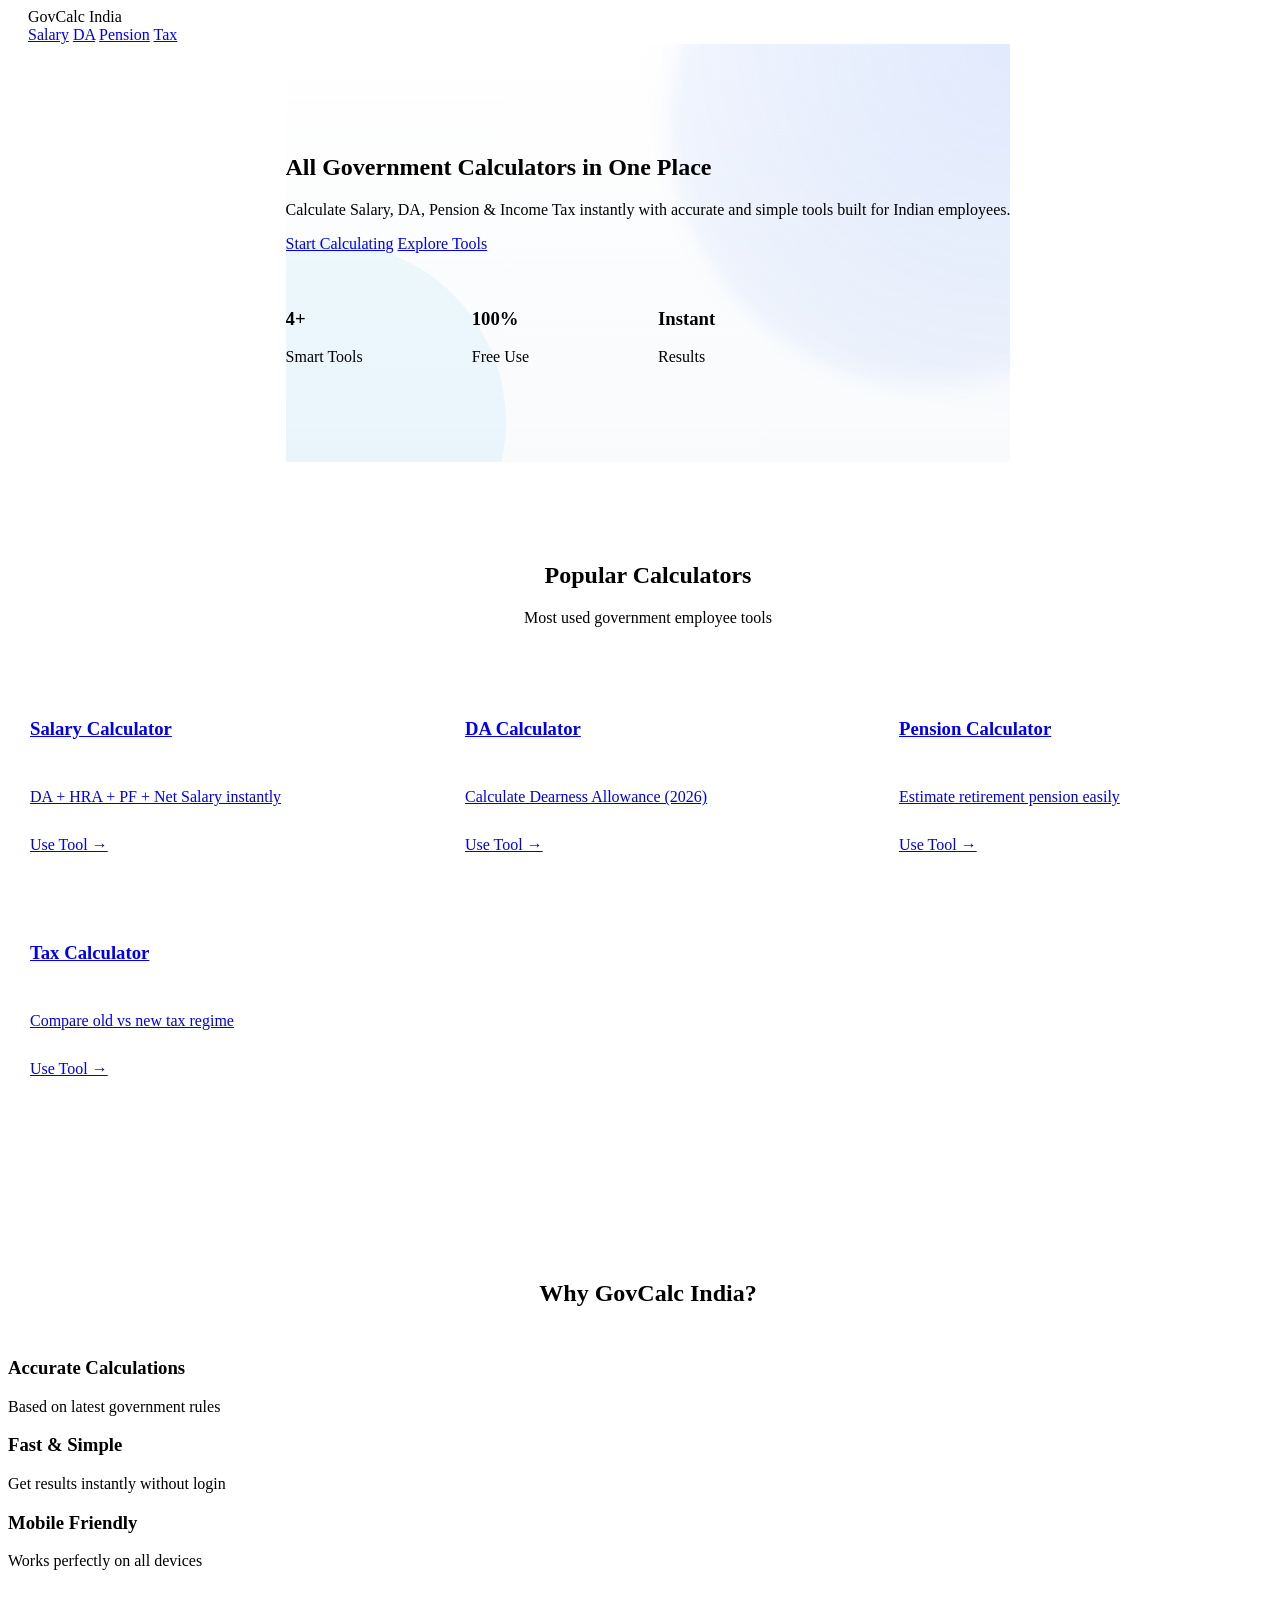
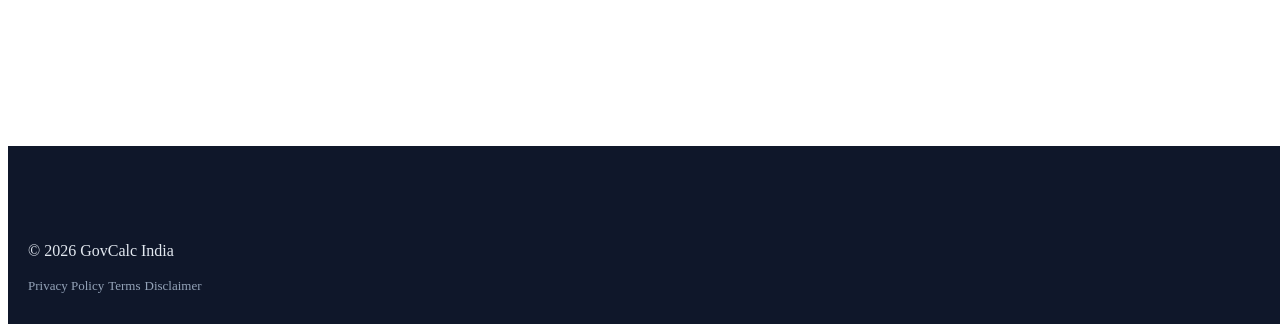
==== commit 1e351846: "Update index.html" ====
--- a/index.html
+++ b/index.html
@@ -7,9 +7,9 @@
 
     <title>GovCalc India | Salary, DA, Pension & Tax Calculators</title>
 
-    <meta name="description" content="GovCalc India - Free government salary, DA, pension and income tax calculators. All-in-one SaaS tool for employees in India.">
+    <meta name="description" content="GovCalc India - Free government salary, DA, pension and income tax calculators. Trusted tools for Indian employees.">
 
-    <meta name="keywords" content="salary calculator India, DA calculator, pension calculator, income tax calculator India">
+    <meta name="keywords" content="salary calculator india, DA calculator, pension calculator, income tax calculator">
 
     <link rel="stylesheet" href="assets/css/layout.css">
 </head>
@@ -18,13 +18,11 @@
 
 <!-- HEADER -->
 <header class="header">
+    <div class="container header-inner">
 
-    <div class="container">
+        <div class="logo">GovCalc India</div>
 
-        <h1>GovCalc India</h1>
-
-        <nav>
-            <a href="index.html">Home</a>
+        <nav class="nav">
             <a href="salary-calculator-india.html">Salary</a>
             <a href="da-calculator-india.html">DA</a>
             <a href="pension-calculator-india.html">Pension</a>
@@ -32,90 +30,39 @@
         </nav>
 
     </div>
-
 </header>
 
 <!-- HERO -->
-<section class="content-section">
+<section class="hero">
 
-    <div class="section-header">
+    <div class="hero-container">
 
-        <h2 class="section-title">All Government Calculators in One Place</h2>
+        <h1>All Government Calculators in One Place</h1>
 
-        <p class="section-description">
-            Calculate Salary, DA, Pension and Income Tax instantly with accurate government-based formulas.
+        <p>
+            Calculate Salary, DA, Pension & Income Tax instantly with accurate and simple tools built for Indian employees.
         </p>
 
-    </div>
+        <div class="hero-buttons">
+            <a href="salary-calculator-india.html" class="btn-primary">Start Calculating</a>
+            <a href="#tools" class="btn-secondary">Explore Tools</a>
+        </div>
 
-</section>
+        <div class="hero-stats">
 
-<!-- TOOL DASHBOARD -->
-<section class="content-section">
-
-    <div class="category-tools-grid">
-
-        <a href="salary-calculator-india.html" class="category-tool-card">
-            <div class="category-tool-title">Salary Calculator</div>
-            <div class="category-tool-desc">Calculate net salary with DA, HRA and PF instantly.</div>
-            <div class="badge primary">Popular</div>
-        </a>
-
-        <a href="da-calculator-india.html" class="category-tool-card">
-            <div class="category-tool-title">DA Calculator</div>
-            <div class="category-tool-desc">Calculate Dearness Allowance based on basic pay.</div>
-            <div class="badge success">Updated</div>
-        </a>
-
-        <a href="pension-calculator-india.html" class="category-tool-card">
-            <div class="category-tool-title">Pension Calculator</div>
-            <div class="category-tool-desc">Estimate retirement pension for govt employees.</div>
-            <div class="badge warning">Important</div>
-        </a>
-
-        <a href="income-tax-calculator-india.html" class="category-tool-card">
-            <div class="category-tool-title">Income Tax Calculator</div>
-            <div class="category-tool-desc">Compare old vs new tax regime instantly.</div>
-            <div class="badge primary">High CPC</div>
-        </a>
-
-    </div>
-
-</section>
-
-<!-- TRENDING SECTION -->
-<section class="content-section">
-
-    <div class="section-header">
-        <h2 class="section-title">Trending Tools</h2>
-    </div>
-
-    <div class="sidebar-widget">
-
-        <div class="trending-widget">
-
-            <div class="trending-item-enhanced">
-                <div class="trending-rank">1</div>
-                <div class="trending-info">
-                    <h4>7th Pay Commission Salary Calculator</h4>
-                    <p>Most searched government salary tool</p>
-                </div>
+            <div class="stat">
+                <h3>4+</h3>
+                <p>Smart Tools</p>
             </div>
 
-            <div class="trending-item-enhanced">
-                <div class="trending-rank">2</div>
-                <div class="trending-info">
-                    <h4>DA Hike Calculator 2026</h4>
-                    <p>Latest DA updates for employees</p>
-                </div>
+            <div class="stat">
+                <h3>100%</h3>
+                <p>Free Use</p>
             </div>
 
-            <div class="trending-item-enhanced">
-                <div class="trending-rank">3</div>
-                <div class="trending-info">
-                    <h4>Pension Revision Calculator</h4>
-                    <p>Retirement planning tool</p>
-                </div>
+            <div class="stat">
+                <h3>Instant</h3>
+                <p>Results</p>
             </div>
 
         </div>
@@ -124,31 +71,66 @@
 
 </section>
 
-<!-- BLOG PREVIEW -->
-<section class="content-section">
+<!-- TOOLS SECTION -->
+<section id="tools" class="section">
 
     <div class="section-header">
-        <h2 class="section-title">Latest Updates</h2>
+        <h2>Popular Calculators</h2>
+        <p>Most used government employee tools</p>
     </div>
 
-    <div class="blog-grid">
+    <div class="tools-grid">
 
-        <div class="blog-card">
-            <div class="blog-image">📊</div>
-            <div class="blog-content">
-                <div class="blog-post-title">DA Increased to 46% in 2026</div>
-                <div class="blog-excerpt">Government announces new DA update for employees...</div>
-                <a class="blog-link" href="#">Read More →</a>
-            </div>
+        <a href="salary-calculator-india.html" class="tool-card">
+            <h3>Salary Calculator</h3>
+            <p>DA + HRA + PF + Net Salary instantly</p>
+            <span>Use Tool →</span>
+        </a>
+
+        <a href="da-calculator-india.html" class="tool-card">
+            <h3>DA Calculator</h3>
+            <p>Calculate Dearness Allowance (2026)</p>
+            <span>Use Tool →</span>
+        </a>
+
+        <a href="pension-calculator-india.html" class="tool-card">
+            <h3>Pension Calculator</h3>
+            <p>Estimate retirement pension easily</p>
+            <span>Use Tool →</span>
+        </a>
+
+        <a href="income-tax-calculator-india.html" class="tool-card">
+            <h3>Tax Calculator</h3>
+            <p>Compare old vs new tax regime</p>
+            <span>Use Tool →</span>
+        </a>
+
+    </div>
+
+</section>
+
+<!-- WHY SECTION -->
+<section class="section highlight">
+
+    <div class="section-header">
+        <h2>Why GovCalc India?</h2>
+    </div>
+
+    <div class="features">
+
+        <div class="feature">
+            <h3>Accurate Calculations</h3>
+            <p>Based on latest government rules</p>
         </div>
 
-        <div class="blog-card">
-            <div class="blog-image">💰</div>
-            <div class="blog-content">
-                <div class="blog-post-title">New Tax Slabs Explained</div>
-                <div class="blog-excerpt">Understand the new income tax regime easily...</div>
-                <a class="blog-link" href="#">Read More →</a>
-            </div>
+        <div class="feature">
+            <h3>Fast & Simple</h3>
+            <p>Get results instantly without login</p>
+        </div>
+
+        <div class="feature">
+            <h3>Mobile Friendly</h3>
+            <p>Works perfectly on all devices</p>
         </div>
 
     </div>
@@ -158,26 +140,19 @@
 <!-- FOOTER -->
 <footer class="footer">
 
-    <div class="container">
+    <div class="container footer-inner">
 
-        <div class="footer-bottom">
+        <p>© 2026 GovCalc India</p>
 
-            <div>© 2026 GovCalc India</div>
-
-            <div class="footer-legal">
-                <a href="#">Privacy Policy</a>
-                <a href="#">Terms</a>
-                <a href="#">Disclaimer</a>
-            </div>
-
+        <div class="footer-links">
+            <a href="#">Privacy Policy</a>
+            <a href="#">Terms</a>
+            <a href="#">Disclaimer</a>
         </div>
 
     </div>
 
 </footer>
 
-<!-- JS -->
-<script src="assets/js/script.js"></script>
-
 </body>
 </html>
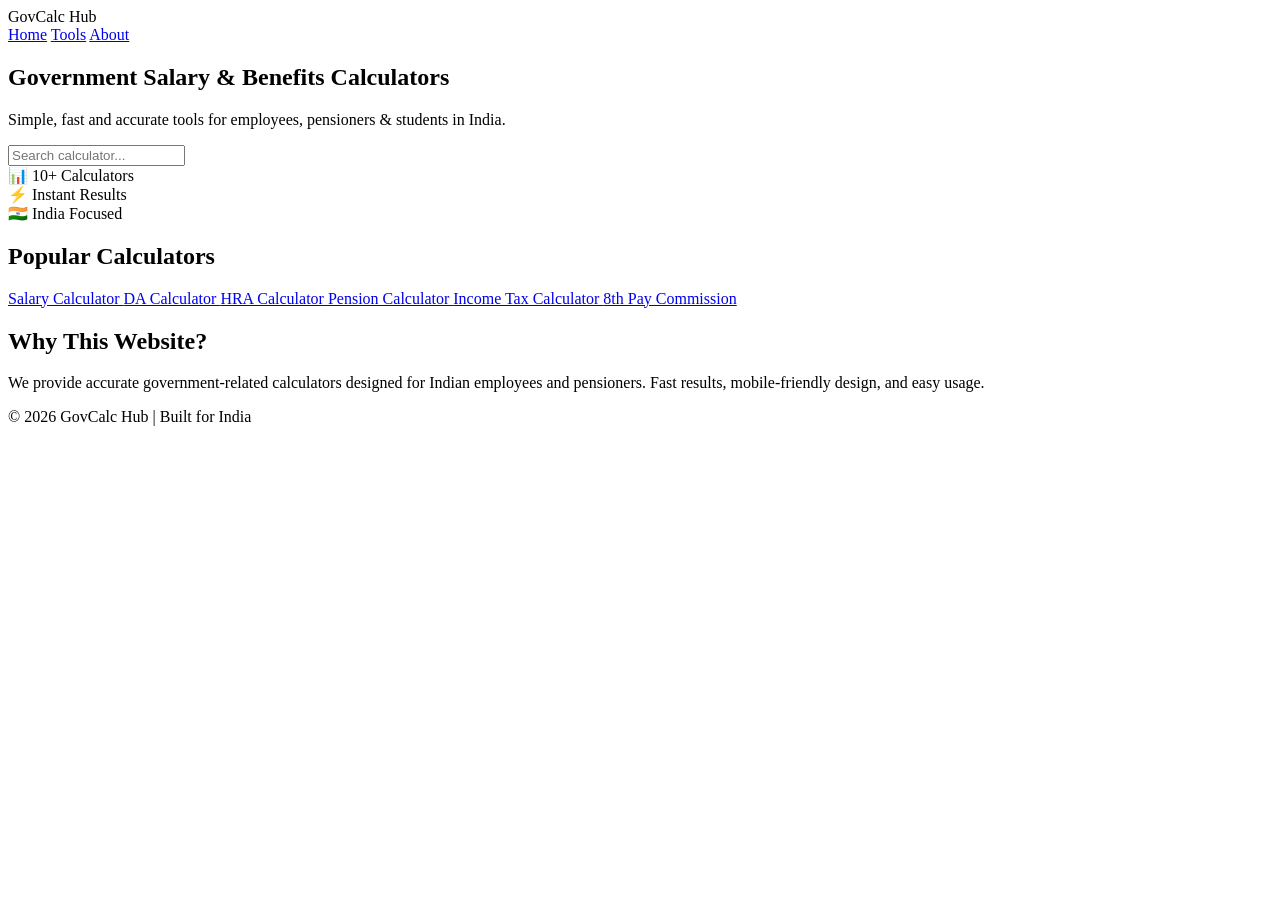
==== commit 0be1fe17: "Update index.html" ====
--- a/index.html
+++ b/index.html
@@ -1,158 +1,84 @@
 <!DOCTYPE html>
 <html lang="en">
-
 <head>
-    <meta charset="UTF-8">
-    <meta name="viewport" content="width=device-width, initial-scale=1.0">
-
-    <title>GovCalc India | Salary, DA, Pension & Tax Calculators</title>
-
-    <meta name="description" content="GovCalc India - Free government salary, DA, pension and income tax calculators. Trusted tools for Indian employees.">
-
-    <meta name="keywords" content="salary calculator india, DA calculator, pension calculator, income tax calculator">
-
-    <link rel="stylesheet" href="assets/css/layout.css">
+  <meta charset="UTF-8">
+  <meta name="viewport" content="width=device-width, initial-scale=1.0">
+  <title>Government Calculator Hub</title>
+  <link rel="stylesheet" href="layout.css">
 </head>
 
 <body>
 
-<!-- HEADER -->
-<header class="header">
-    <div class="container header-inner">
+  <!-- HEADER -->
+  <header class="header">
+    <div class="logo">GovCalc Hub</div>
+    <nav>
+      <a href="#">Home</a>
+      <a href="#tools">Tools</a>
+      <a href="#about">About</a>
+    </nav>
+  </header>
 
-        <div class="logo">GovCalc India</div>
+  <!-- HERO -->
+  <section class="hero">
+    <h1>Government Salary & Benefits Calculators</h1>
+    <p>Simple, fast and accurate tools for employees, pensioners & students in India.</p>
+    <input type="text" placeholder="Search calculator..." class="search-box">
+  </section>
 
-        <nav class="nav">
-            <a href="salary-calculator-india.html">Salary</a>
-            <a href="da-calculator-india.html">DA</a>
-            <a href="pension-calculator-india.html">Pension</a>
-            <a href="income-tax-calculator-india.html">Tax</a>
-        </nav>
+  <!-- STATS -->
+  <section class="stats">
+    <div class="card">📊 10+ Calculators</div>
+    <div class="card">⚡ Instant Results</div>
+    <div class="card">🇮🇳 India Focused</div>
+  </section>
+
+  <!-- TOOLS -->
+  <section id="tools" class="tools">
+    <h2>Popular Calculators</h2>
+
+    <div class="grid">
+
+      <a class="tool-card" href="calculators/salary.html">
+        Salary Calculator
+      </a>
+
+      <a class="tool-card" href="calculators/da.html">
+        DA Calculator
+      </a>
+
+      <a class="tool-card" href="calculators/hra.html">
+        HRA Calculator
+      </a>
+
+      <a class="tool-card" href="calculators/pension.html">
+        Pension Calculator
+      </a>
+
+      <a class="tool-card" href="calculators/tax.html">
+        Income Tax Calculator
+      </a>
+
+      <a class="tool-card" href="calculators/8th-pay.html">
+        8th Pay Commission
+      </a>
 
     </div>
-</header>
+  </section>
 
-<!-- HERO -->
-<section class="hero">
+  <!-- ABOUT -->
+  <section id="about" class="about">
+    <h2>Why This Website?</h2>
+    <p>
+      We provide accurate government-related calculators designed for Indian employees and pensioners.
+      Fast results, mobile-friendly design, and easy usage.
+    </p>
+  </section>
 
-    <div class="hero-container">
-
-        <h1>All Government Calculators in One Place</h1>
-
-        <p>
-            Calculate Salary, DA, Pension & Income Tax instantly with accurate and simple tools built for Indian employees.
-        </p>
-
-        <div class="hero-buttons">
-            <a href="salary-calculator-india.html" class="btn-primary">Start Calculating</a>
-            <a href="#tools" class="btn-secondary">Explore Tools</a>
-        </div>
-
-        <div class="hero-stats">
-
-            <div class="stat">
-                <h3>4+</h3>
-                <p>Smart Tools</p>
-            </div>
-
-            <div class="stat">
-                <h3>100%</h3>
-                <p>Free Use</p>
-            </div>
-
-            <div class="stat">
-                <h3>Instant</h3>
-                <p>Results</p>
-            </div>
-
-        </div>
-
-    </div>
-
-</section>
-
-<!-- TOOLS SECTION -->
-<section id="tools" class="section">
-
-    <div class="section-header">
-        <h2>Popular Calculators</h2>
-        <p>Most used government employee tools</p>
-    </div>
-
-    <div class="tools-grid">
-
-        <a href="salary-calculator-india.html" class="tool-card">
-            <h3>Salary Calculator</h3>
-            <p>DA + HRA + PF + Net Salary instantly</p>
-            <span>Use Tool →</span>
-        </a>
-
-        <a href="da-calculator-india.html" class="tool-card">
-            <h3>DA Calculator</h3>
-            <p>Calculate Dearness Allowance (2026)</p>
-            <span>Use Tool →</span>
-        </a>
-
-        <a href="pension-calculator-india.html" class="tool-card">
-            <h3>Pension Calculator</h3>
-            <p>Estimate retirement pension easily</p>
-            <span>Use Tool →</span>
-        </a>
-
-        <a href="income-tax-calculator-india.html" class="tool-card">
-            <h3>Tax Calculator</h3>
-            <p>Compare old vs new tax regime</p>
-            <span>Use Tool →</span>
-        </a>
-
-    </div>
-
-</section>
-
-<!-- WHY SECTION -->
-<section class="section highlight">
-
-    <div class="section-header">
-        <h2>Why GovCalc India?</h2>
-    </div>
-
-    <div class="features">
-
-        <div class="feature">
-            <h3>Accurate Calculations</h3>
-            <p>Based on latest government rules</p>
-        </div>
-
-        <div class="feature">
-            <h3>Fast & Simple</h3>
-            <p>Get results instantly without login</p>
-        </div>
-
-        <div class="feature">
-            <h3>Mobile Friendly</h3>
-            <p>Works perfectly on all devices</p>
-        </div>
-
-    </div>
-
-</section>
-
-<!-- FOOTER -->
-<footer class="footer">
-
-    <div class="container footer-inner">
-
-        <p>© 2026 GovCalc India</p>
-
-        <div class="footer-links">
-            <a href="#">Privacy Policy</a>
-            <a href="#">Terms</a>
-            <a href="#">Disclaimer</a>
-        </div>
-
-    </div>
-
-</footer>
+  <!-- FOOTER -->
+  <footer class="footer">
+    <p>© 2026 GovCalc Hub | Built for India</p>
+  </footer>
 
 </body>
 </html>
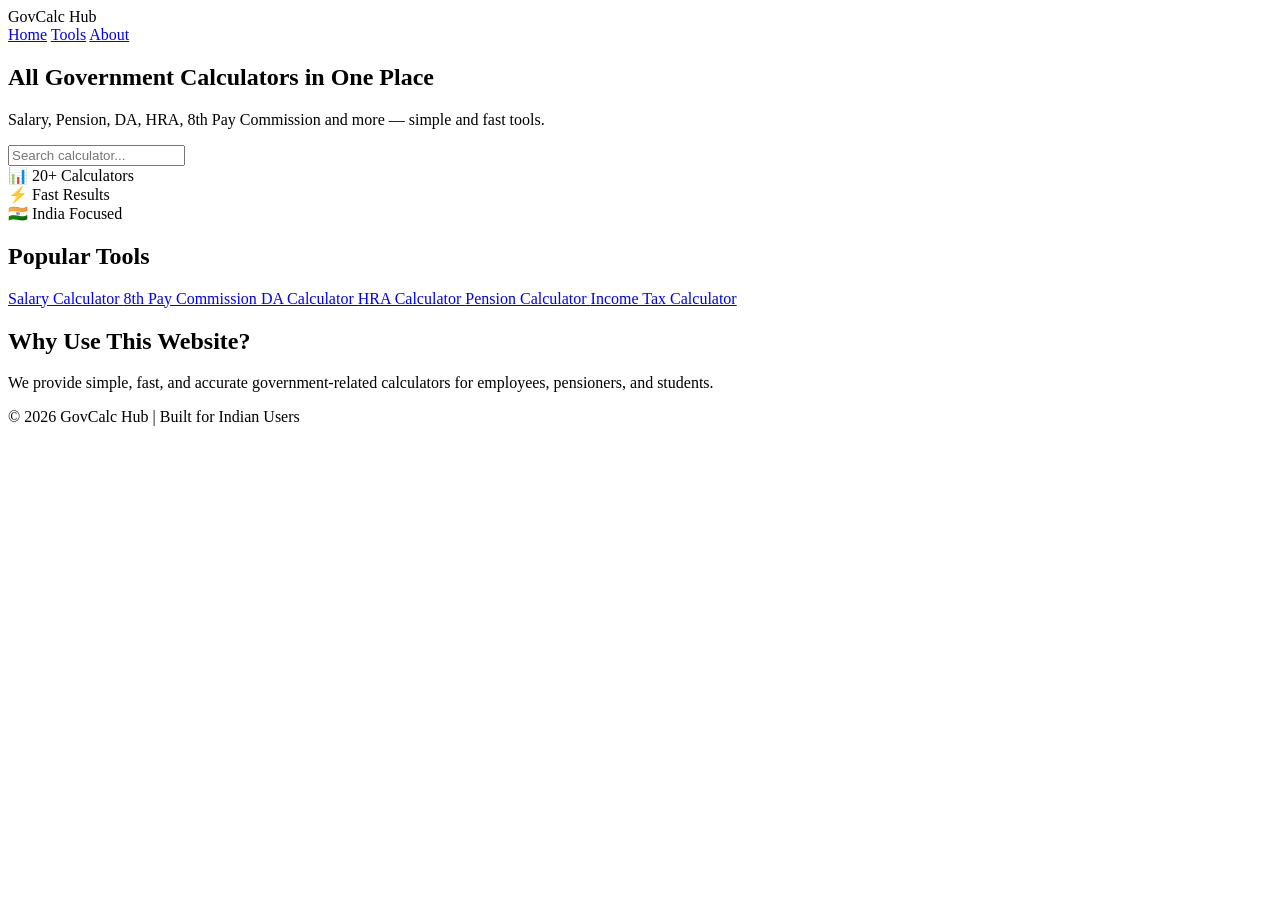
==== commit ca14ed99: "Update index.html" ====
--- a/index.html
+++ b/index.html
@@ -21,46 +21,46 @@
 
   <!-- HERO -->
   <section class="hero">
-    <h1>Government Salary & Benefits Calculators</h1>
-    <p>Simple, fast and accurate tools for employees, pensioners & students in India.</p>
+    <h1>All Government Calculators in One Place</h1>
+    <p>Salary, Pension, DA, HRA, 8th Pay Commission and more — simple and fast tools.</p>
     <input type="text" placeholder="Search calculator..." class="search-box">
   </section>
 
   <!-- STATS -->
   <section class="stats">
-    <div class="card">📊 10+ Calculators</div>
-    <div class="card">⚡ Instant Results</div>
+    <div class="card">📊 20+ Calculators</div>
+    <div class="card">⚡ Fast Results</div>
     <div class="card">🇮🇳 India Focused</div>
   </section>
 
   <!-- TOOLS -->
   <section id="tools" class="tools">
-    <h2>Popular Calculators</h2>
+    <h2>Popular Tools</h2>
 
     <div class="grid">
 
-      <a class="tool-card" href="calculators/salary.html">
+      <a href="calculators/salary.html" class="tool-card">
         Salary Calculator
       </a>
 
-      <a class="tool-card" href="calculators/da.html">
+      <a href="calculators/8th-pay.html" class="tool-card">
+        8th Pay Commission
+      </a>
+
+      <a href="calculators/da.html" class="tool-card">
         DA Calculator
       </a>
 
-      <a class="tool-card" href="calculators/hra.html">
+      <a href="calculators/hra.html" class="tool-card">
         HRA Calculator
       </a>
 
-      <a class="tool-card" href="calculators/pension.html">
+      <a href="calculators/pension.html" class="tool-card">
         Pension Calculator
       </a>
 
-      <a class="tool-card" href="calculators/tax.html">
+      <a href="calculators/tax.html" class="tool-card">
         Income Tax Calculator
-      </a>
-
-      <a class="tool-card" href="calculators/8th-pay.html">
-        8th Pay Commission
       </a>
 
     </div>
@@ -68,16 +68,15 @@
 
   <!-- ABOUT -->
   <section id="about" class="about">
-    <h2>Why This Website?</h2>
+    <h2>Why Use This Website?</h2>
     <p>
-      We provide accurate government-related calculators designed for Indian employees and pensioners.
-      Fast results, mobile-friendly design, and easy usage.
+      We provide simple, fast, and accurate government-related calculators for employees, pensioners, and students.
     </p>
   </section>
 
   <!-- FOOTER -->
   <footer class="footer">
-    <p>© 2026 GovCalc Hub | Built for India</p>
+    <p>© 2026 GovCalc Hub | Built for Indian Users</p>
   </footer>
 
 </body>
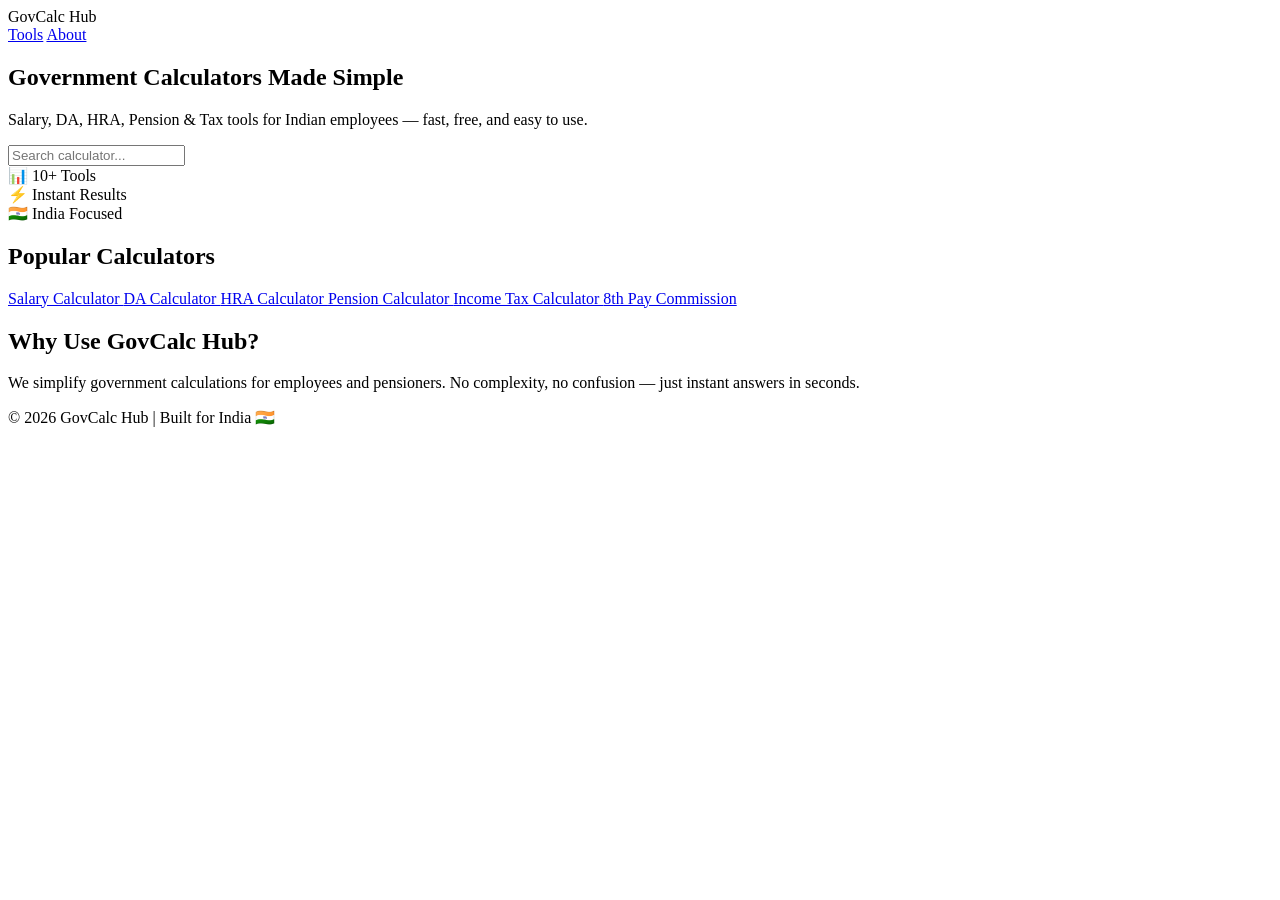
==== commit 5bd6b7a7: "Update index.html" ====
--- a/index.html
+++ b/index.html
@@ -1,10 +1,12 @@
 <!DOCTYPE html>
 <html lang="en">
 <head>
-  <meta charset="UTF-8">
-  <meta name="viewport" content="width=device-width, initial-scale=1.0">
-  <title>Government Calculator Hub</title>
-  <link rel="stylesheet" href="layout.css">
+  <meta charset="UTF-8" />
+  <meta name="viewport" content="width=device-width, initial-scale=1.0" />
+  <title>GovCalc Hub - Government Calculators India</title>
+  <meta name="description" content="Free government salary, DA, HRA, pension and tax calculators for Indian employees and pensioners. Fast, simple and accurate tools." />
+
+  <link rel="stylesheet" href="layout.css" />
 </head>
 
 <body>
@@ -12,8 +14,8 @@
   <!-- HEADER -->
   <header class="header">
     <div class="logo">GovCalc Hub</div>
+
     <nav>
-      <a href="#">Home</a>
       <a href="#tools">Tools</a>
       <a href="#about">About</a>
     </nav>
@@ -21,46 +23,49 @@
 
   <!-- HERO -->
   <section class="hero">
-    <h1>All Government Calculators in One Place</h1>
-    <p>Salary, Pension, DA, HRA, 8th Pay Commission and more — simple and fast tools.</p>
-    <input type="text" placeholder="Search calculator..." class="search-box">
+    <h1>Government Calculators Made Simple</h1>
+    <p>
+      Salary, DA, HRA, Pension & Tax tools for Indian employees — fast, free, and easy to use.
+    </p>
+
+    <input type="text" placeholder="Search calculator..." class="search-box" />
   </section>
 
   <!-- STATS -->
   <section class="stats">
-    <div class="card">📊 20+ Calculators</div>
-    <div class="card">⚡ Fast Results</div>
+    <div class="card">📊 10+ Tools</div>
+    <div class="card">⚡ Instant Results</div>
     <div class="card">🇮🇳 India Focused</div>
   </section>
 
   <!-- TOOLS -->
   <section id="tools" class="tools">
-    <h2>Popular Tools</h2>
+    <h2>Popular Calculators</h2>
 
     <div class="grid">
 
-      <a href="calculators/salary.html" class="tool-card">
+      <a class="tool-card" href="calculators/salary.html">
         Salary Calculator
       </a>
 
-      <a href="calculators/8th-pay.html" class="tool-card">
-        8th Pay Commission
-      </a>
-
-      <a href="calculators/da.html" class="tool-card">
+      <a class="tool-card" href="calculators/da.html">
         DA Calculator
       </a>
 
-      <a href="calculators/hra.html" class="tool-card">
+      <a class="tool-card" href="calculators/hra.html">
         HRA Calculator
       </a>
 
-      <a href="calculators/pension.html" class="tool-card">
+      <a class="tool-card" href="calculators/pension.html">
         Pension Calculator
       </a>
 
-      <a href="calculators/tax.html" class="tool-card">
+      <a class="tool-card" href="calculators/tax.html">
         Income Tax Calculator
+      </a>
+
+      <a class="tool-card" href="calculators/8th-pay.html">
+        8th Pay Commission
       </a>
 
     </div>
@@ -68,15 +73,16 @@
 
   <!-- ABOUT -->
   <section id="about" class="about">
-    <h2>Why Use This Website?</h2>
+    <h2>Why Use GovCalc Hub?</h2>
     <p>
-      We provide simple, fast, and accurate government-related calculators for employees, pensioners, and students.
+      We simplify government calculations for employees and pensioners.
+      No complexity, no confusion — just instant answers in seconds.
     </p>
   </section>
 
   <!-- FOOTER -->
   <footer class="footer">
-    <p>© 2026 GovCalc Hub | Built for Indian Users</p>
+    <p>© 2026 GovCalc Hub | Built for India 🇮🇳</p>
   </footer>
 
 </body>
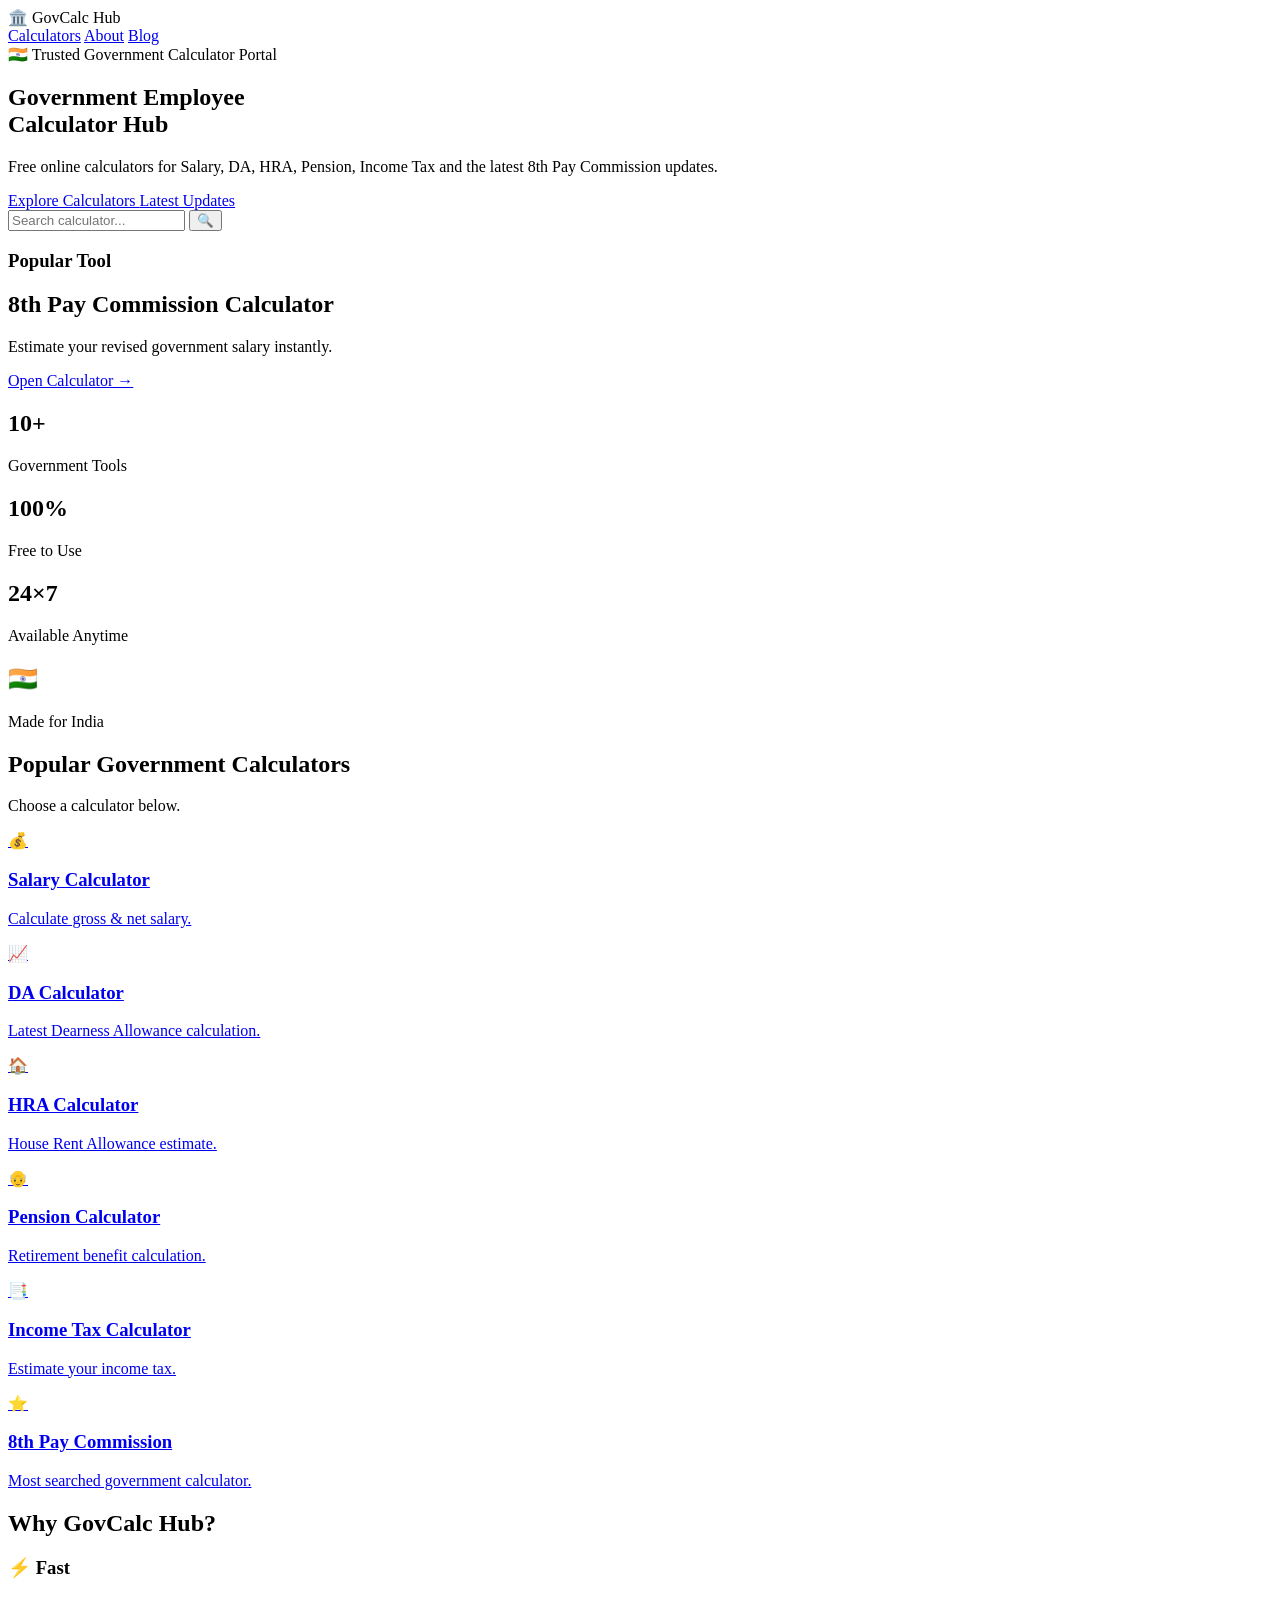
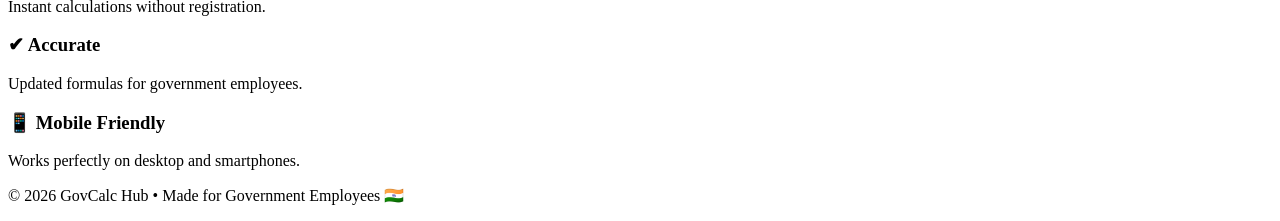
==== commit 560a0cef: "Update index.html" ====
--- a/index.html
+++ b/index.html
@@ -1,89 +1,329 @@
 <!DOCTYPE html>
 <html lang="en">
 <head>
-  <meta charset="UTF-8" />
-  <meta name="viewport" content="width=device-width, initial-scale=1.0" />
-  <title>GovCalc Hub - Government Calculators India</title>
-  <meta name="description" content="Free government salary, DA, HRA, pension and tax calculators for Indian employees and pensioners. Fast, simple and accurate tools." />
-
-  <link rel="stylesheet" href="layout.css" />
+
+<meta charset="UTF-8">
+<meta name="viewport" content="width=device-width, initial-scale=1.0">
+
+<title>GovCalc Hub | Government Employee Calculator Hub India</title>
+
+<meta name="description" content="Government salary, DA, HRA, pension, income tax and 8th Pay Commission calculators for Central & State Government employees in India.">
+
+<link rel="stylesheet" href="layout.css">
+
+<link rel="preconnect" href="https://fonts.googleapis.com">
+<link rel="preconnect" href="https://fonts.gstatic.com" crossorigin>
+
+<link href="https://fonts.googleapis.com/css2?family=Poppins:wght@300;400;500;600;700&display=swap" rel="stylesheet">
+
 </head>
 
 <body>
 
-  <!-- HEADER -->
-  <header class="header">
-    <div class="logo">GovCalc Hub</div>
-
-    <nav>
-      <a href="#tools">Tools</a>
-      <a href="#about">About</a>
-    </nav>
-  </header>
-
-  <!-- HERO -->
-  <section class="hero">
-    <h1>Government Calculators Made Simple</h1>
-    <p>
-      Salary, DA, HRA, Pension & Tax tools for Indian employees — fast, free, and easy to use.
-    </p>
-
-    <input type="text" placeholder="Search calculator..." class="search-box" />
-  </section>
-
-  <!-- STATS -->
-  <section class="stats">
-    <div class="card">📊 10+ Tools</div>
-    <div class="card">⚡ Instant Results</div>
-    <div class="card">🇮🇳 India Focused</div>
-  </section>
-
-  <!-- TOOLS -->
-  <section id="tools" class="tools">
-    <h2>Popular Calculators</h2>
-
-    <div class="grid">
-
-      <a class="tool-card" href="calculators/salary.html">
-        Salary Calculator
-      </a>
-
-      <a class="tool-card" href="calculators/da.html">
-        DA Calculator
-      </a>
-
-      <a class="tool-card" href="calculators/hra.html">
-        HRA Calculator
-      </a>
-
-      <a class="tool-card" href="calculators/pension.html">
-        Pension Calculator
-      </a>
-
-      <a class="tool-card" href="calculators/tax.html">
-        Income Tax Calculator
-      </a>
-
-      <a class="tool-card" href="calculators/8th-pay.html">
-        8th Pay Commission
-      </a>
-
-    </div>
-  </section>
-
-  <!-- ABOUT -->
-  <section id="about" class="about">
-    <h2>Why Use GovCalc Hub?</h2>
-    <p>
-      We simplify government calculations for employees and pensioners.
-      No complexity, no confusion — just instant answers in seconds.
-    </p>
-  </section>
-
-  <!-- FOOTER -->
-  <footer class="footer">
-    <p>© 2026 GovCalc Hub | Built for India 🇮🇳</p>
-  </footer>
+<header class="header">
+
+<div class="container">
+
+<div class="logo">
+🏛️ GovCalc Hub
+</div>
+
+<nav>
+
+<a href="#tools">Calculators</a>
+
+<a href="#about">About</a>
+
+<a href="#">Blog</a>
+
+</nav>
+
+</div>
+
+</header>
+
+
+<section class="hero">
+
+<div class="container">
+
+<div class="hero-left">
+
+<span class="badge">
+🇮🇳 Trusted Government Calculator Portal
+</span>
+
+<h1>
+
+Government Employee
+<br>
+
+Calculator Hub
+
+</h1>
+
+<p>
+
+Free online calculators for Salary, DA, HRA, Pension,
+Income Tax and the latest 8th Pay Commission updates.
+
+</p>
+
+<div class="hero-buttons">
+
+<a href="#tools" class="btn-primary">
+
+Explore Calculators
+
+</a>
+
+<a href="#" class="btn-secondary">
+
+Latest Updates
+
+</a>
+
+</div>
+
+<div class="search-area">
+
+<input
+type="text"
+placeholder="Search calculator...">
+
+<button>
+
+🔍
+
+</button>
+
+</div>
+
+</div>
+
+<div class="hero-right">
+
+<div class="hero-card">
+
+<h3>Popular Tool</h3>
+
+<h2>8th Pay Commission Calculator</h2>
+
+<p>
+
+Estimate your revised government salary instantly.
+
+</p>
+
+<a href="calculators/8th-pay.html">
+
+Open Calculator →
+
+</a>
+
+</div>
+
+</div>
+
+</div>
+
+</section>
+
+
+<section class="stats">
+
+<div class="container stats-grid">
+
+<div class="stat-box">
+
+<h2>10+</h2>
+
+<p>Government Tools</p>
+
+</div>
+
+<div class="stat-box">
+
+<h2>100%</h2>
+
+<p>Free to Use</p>
+
+</div>
+
+<div class="stat-box">
+
+<h2>24×7</h2>
+
+<p>Available Anytime</p>
+
+</div>
+
+<div class="stat-box">
+
+<h2>🇮🇳</h2>
+
+<p>Made for India</p>
+
+</div>
+
+</div>
+
+</section>
+
+
+<section class="tools" id="tools">
+
+<div class="container">
+
+<h2>
+
+Popular Government Calculators
+
+</h2>
+
+<p class="section-text">
+
+Choose a calculator below.
+
+</p>
+
+<div class="tool-grid">
+
+<a href="calculators/salary.html" class="tool-card">
+
+<div class="icon">💰</div>
+
+<h3>Salary Calculator</h3>
+
+<p>Calculate gross & net salary.</p>
+
+</a>
+
+<a href="calculators/da.html" class="tool-card">
+
+<div class="icon">📈</div>
+
+<h3>DA Calculator</h3>
+
+<p>Latest Dearness Allowance calculation.</p>
+
+</a>
+
+<a href="calculators/hra.html" class="tool-card">
+
+<div class="icon">🏠</div>
+
+<h3>HRA Calculator</h3>
+
+<p>House Rent Allowance estimate.</p>
+
+</a>
+
+<a href="calculators/pension.html" class="tool-card">
+
+<div class="icon">👴</div>
+
+<h3>Pension Calculator</h3>
+
+<p>Retirement benefit calculation.</p>
+
+</a>
+
+<a href="calculators/tax.html" class="tool-card">
+
+<div class="icon">📑</div>
+
+<h3>Income Tax Calculator</h3>
+
+<p>Estimate your income tax.</p>
+
+</a>
+
+<a href="calculators/8th-pay.html" class="tool-card featured">
+
+<div class="icon">⭐</div>
+
+<h3>8th Pay Commission</h3>
+
+<p>Most searched government calculator.</p>
+
+</a>
+
+</div>
+
+</div>
+
+</section>
+
+
+<section class="about" id="about">
+
+<div class="container">
+
+<h2>
+
+Why GovCalc Hub?
+
+</h2>
+
+<div class="about-grid">
+
+<div>
+
+<h3>⚡ Fast</h3>
+
+<p>
+
+Instant calculations without registration.
+
+</p>
+
+</div>
+
+<div>
+
+<h3>✔ Accurate</h3>
+
+<p>
+
+Updated formulas for government employees.
+
+</p>
+
+</div>
+
+<div>
+
+<h3>📱 Mobile Friendly</h3>
+
+<p>
+
+Works perfectly on desktop and smartphones.
+
+</p>
+
+</div>
+
+</div>
+
+</div>
+
+</section>
+
+
+<footer class="footer">
+
+<div class="container">
+
+<p>
+
+© 2026 GovCalc Hub • Made for Government Employees 🇮🇳
+
+</p>
+
+</div>
+
+</footer>
 
 </body>
 </html>
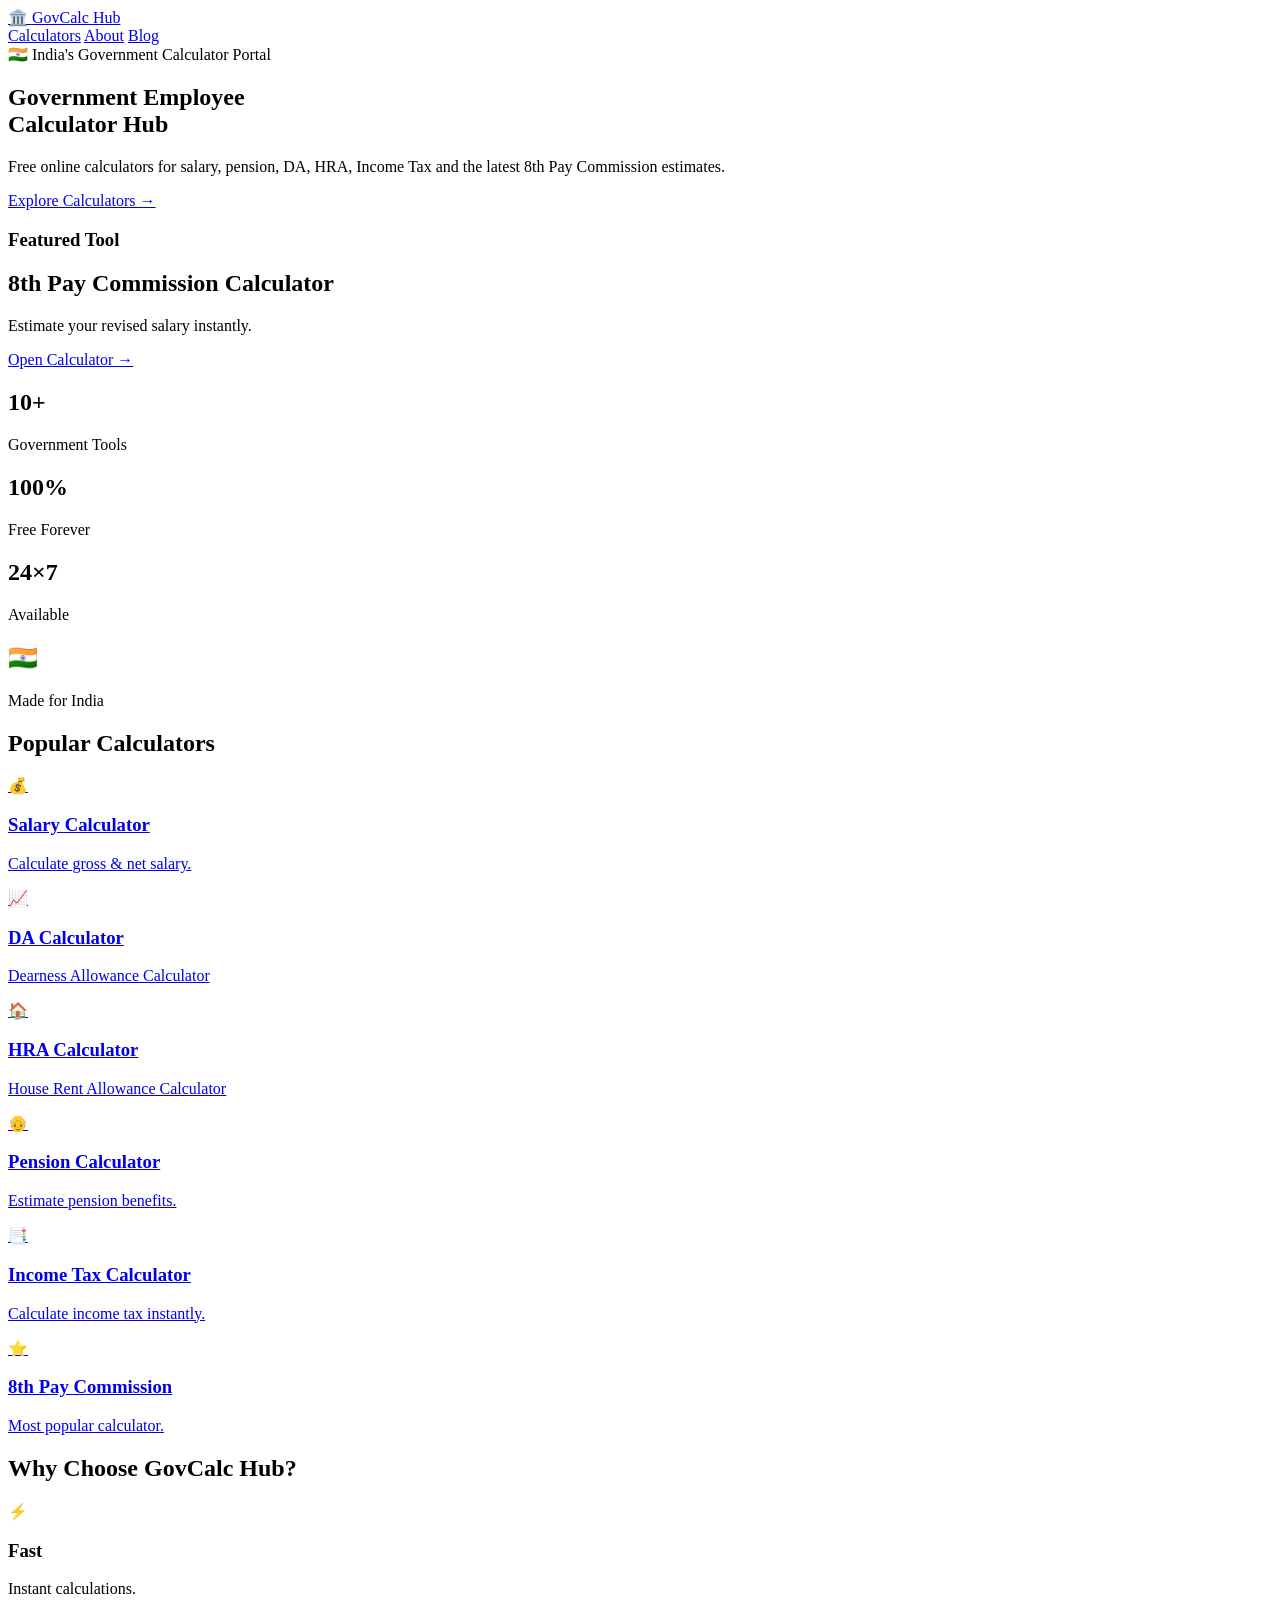
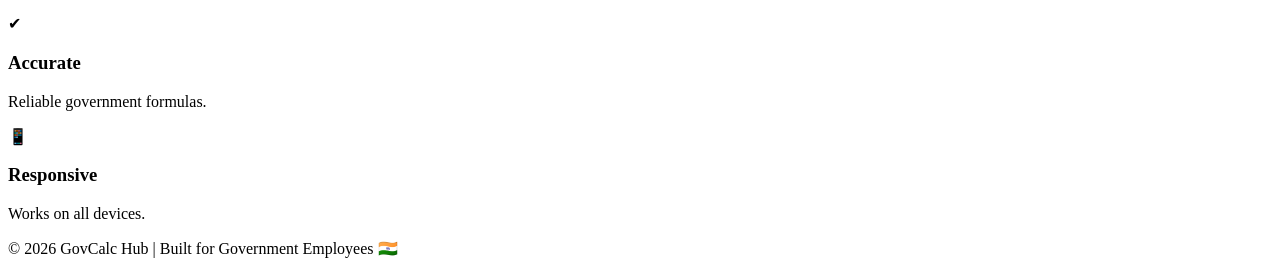
==== commit d863734a: "Update index.html" ====
--- a/index.html
+++ b/index.html
@@ -1,15 +1,15 @@
 <!DOCTYPE html>
 <html lang="en">
 <head>
-
 <meta charset="UTF-8">
 <meta name="viewport" content="width=device-width, initial-scale=1.0">
 
-<title>GovCalc Hub | Government Employee Calculator Hub India</title>
-
-<meta name="description" content="Government salary, DA, HRA, pension, income tax and 8th Pay Commission calculators for Central & State Government employees in India.">
+<title>GovCalc Hub | Government Employee Calculator Hub</title>
+
+<meta name="description" content="Free Government Salary, DA, HRA, Pension, Income Tax and 8th Pay Commission calculators for Central & State Government Employees.">
 
 <link rel="stylesheet" href="layout.css">
+<link rel="stylesheet" href="homepage.css">
 
 <link rel="preconnect" href="https://fonts.googleapis.com">
 <link rel="preconnect" href="https://fonts.gstatic.com" crossorigin>
@@ -20,15 +20,15 @@
 
 <body>
 
-<header class="header">
-
-<div class="container">
-
-<div class="logo">
+<header class="home-header">
+
+<div class="container">
+
+<a href="index.html" class="logo">
 🏛️ GovCalc Hub
-</div>
-
-<nav>
+</a>
+
+<nav class="home-nav">
 
 <a href="#tools">Calculators</a>
 
@@ -43,20 +43,21 @@
 </header>
 
 
-<section class="hero">
-
-<div class="container">
-
-<div class="hero-left">
-
-<span class="badge">
-🇮🇳 Trusted Government Calculator Portal
-</span>
+<section class="home-hero">
+
+<div class="container hero-grid">
+
+<div>
+
+<div class="hero-tag">
+
+🇮🇳 India's Government Calculator Portal
+
+</div>
 
 <h1>
 
-Government Employee
-<br>
+Government Employee<br>
 
 Calculator Hub
 
@@ -64,54 +65,27 @@
 
 <p>
 
-Free online calculators for Salary, DA, HRA, Pension,
-Income Tax and the latest 8th Pay Commission updates.
-
-</p>
-
-<div class="hero-buttons">
-
-<a href="#tools" class="btn-primary">
-
-Explore Calculators
-
-</a>
-
-<a href="#" class="btn-secondary">
-
-Latest Updates
-
-</a>
-
-</div>
-
-<div class="search-area">
-
-<input
-type="text"
-placeholder="Search calculator...">
-
-<button>
-
-🔍
-
-</button>
-
-</div>
-
-</div>
-
-<div class="hero-right">
-
-<div class="hero-card">
-
-<h3>Popular Tool</h3>
+Free online calculators for salary, pension, DA, HRA, Income Tax and the latest 8th Pay Commission estimates.
+
+</p>
+
+<a href="#tools" class="hero-btn">
+
+Explore Calculators →
+
+</a>
+
+</div>
+
+<div class="hero-box">
+
+<h3>Featured Tool</h3>
 
 <h2>8th Pay Commission Calculator</h2>
 
 <p>
 
-Estimate your revised government salary instantly.
+Estimate your revised salary instantly.
 
 </p>
 
@@ -125,16 +99,14 @@
 
 </div>
 
-</div>
-
-</section>
-
-
-<section class="stats">
-
-<div class="container stats-grid">
-
-<div class="stat-box">
+</section>
+
+
+<section class="home-stats">
+
+<div class="container stat-grid">
+
+<div class="stat-card">
 
 <h2>10+</h2>
 
@@ -142,23 +114,23 @@
 
 </div>
 
-<div class="stat-box">
+<div class="stat-card">
 
 <h2>100%</h2>
 
-<p>Free to Use</p>
-
-</div>
-
-<div class="stat-box">
+<p>Free Forever</p>
+
+</div>
+
+<div class="stat-card">
 
 <h2>24×7</h2>
 
-<p>Available Anytime</p>
-
-</div>
-
-<div class="stat-box">
+<p>Available</p>
+
+</div>
+
+<div class="stat-card">
 
 <h2>🇮🇳</h2>
 
@@ -171,27 +143,21 @@
 </section>
 
 
-<section class="tools" id="tools">
+<section class="home-tools" id="tools">
 
 <div class="container">
 
 <h2>
 
-Popular Government Calculators
+Popular Calculators
 
 </h2>
 
-<p class="section-text">
-
-Choose a calculator below.
-
-</p>
-
-<div class="tool-grid">
-
-<a href="calculators/salary.html" class="tool-card">
-
-<div class="icon">💰</div>
+<div class="calculator-grid">
+
+<a href="calculators/salary.html" class="calc-card">
+
+💰
 
 <h3>Salary Calculator</h3>
 
@@ -199,70 +165,70 @@
 
 </a>
 
-<a href="calculators/da.html" class="tool-card">
-
-<div class="icon">📈</div>
+<a href="calculators/da.html" class="calc-card">
+
+📈
 
 <h3>DA Calculator</h3>
 
-<p>Latest Dearness Allowance calculation.</p>
-
-</a>
-
-<a href="calculators/hra.html" class="tool-card">
-
-<div class="icon">🏠</div>
+<p>Dearness Allowance Calculator</p>
+
+</a>
+
+<a href="calculators/hra.html" class="calc-card">
+
+🏠
 
 <h3>HRA Calculator</h3>
 
-<p>House Rent Allowance estimate.</p>
-
-</a>
-
-<a href="calculators/pension.html" class="tool-card">
-
-<div class="icon">👴</div>
+<p>House Rent Allowance Calculator</p>
+
+</a>
+
+<a href="calculators/pension.html" class="calc-card">
+
+👴
 
 <h3>Pension Calculator</h3>
 
-<p>Retirement benefit calculation.</p>
-
-</a>
-
-<a href="calculators/tax.html" class="tool-card">
-
-<div class="icon">📑</div>
+<p>Estimate pension benefits.</p>
+
+</a>
+
+<a href="calculators/tax.html" class="calc-card">
+
+📑
 
 <h3>Income Tax Calculator</h3>
 
-<p>Estimate your income tax.</p>
-
-</a>
-
-<a href="calculators/8th-pay.html" class="tool-card featured">
-
-<div class="icon">⭐</div>
+<p>Calculate income tax instantly.</p>
+
+</a>
+
+<a href="calculators/8th-pay.html" class="calc-card featured">
+
+⭐
 
 <h3>8th Pay Commission</h3>
 
-<p>Most searched government calculator.</p>
-
-</a>
-
-</div>
-
-</div>
-
-</section>
-
-
-<section class="about" id="about">
+<p>Most popular calculator.</p>
+
+</a>
+
+</div>
+
+</div>
+
+</section>
+
+
+<section class="home-about" id="about">
 
 <div class="container">
 
 <h2>
 
-Why GovCalc Hub?
+Why Choose GovCalc Hub?
 
 </h2>
 
@@ -270,56 +236,58 @@
 
 <div>
 
-<h3>⚡ Fast</h3>
-
-<p>
-
-Instant calculations without registration.
-
-</p>
-
-</div>
-
-<div>
-
-<h3>✔ Accurate</h3>
-
-<p>
-
-Updated formulas for government employees.
-
-</p>
-
-</div>
-
-<div>
-
-<h3>📱 Mobile Friendly</h3>
-
-<p>
-
-Works perfectly on desktop and smartphones.
-
-</p>
-
-</div>
-
-</div>
-
-</div>
-
-</section>
-
-
-<footer class="footer">
-
-<div class="container">
-
-<p>
-
-© 2026 GovCalc Hub • Made for Government Employees 🇮🇳
-
-</p>
+⚡
+
+<h3>Fast</h3>
+
+<p>
+
+Instant calculations.
+
+</p>
+
+</div>
+
+<div>
+
+✔
+
+<h3>Accurate</h3>
+
+<p>
+
+Reliable government formulas.
+
+</p>
+
+</div>
+
+<div>
+
+📱
+
+<h3>Responsive</h3>
+
+<p>
+
+Works on all devices.
+
+</p>
+
+</div>
+
+</div>
+
+</div>
+
+</section>
+
+
+<footer class="home-footer">
+
+<div class="container">
+
+© 2026 GovCalc Hub | Built for Government Employees 🇮🇳
 
 </div>
 
